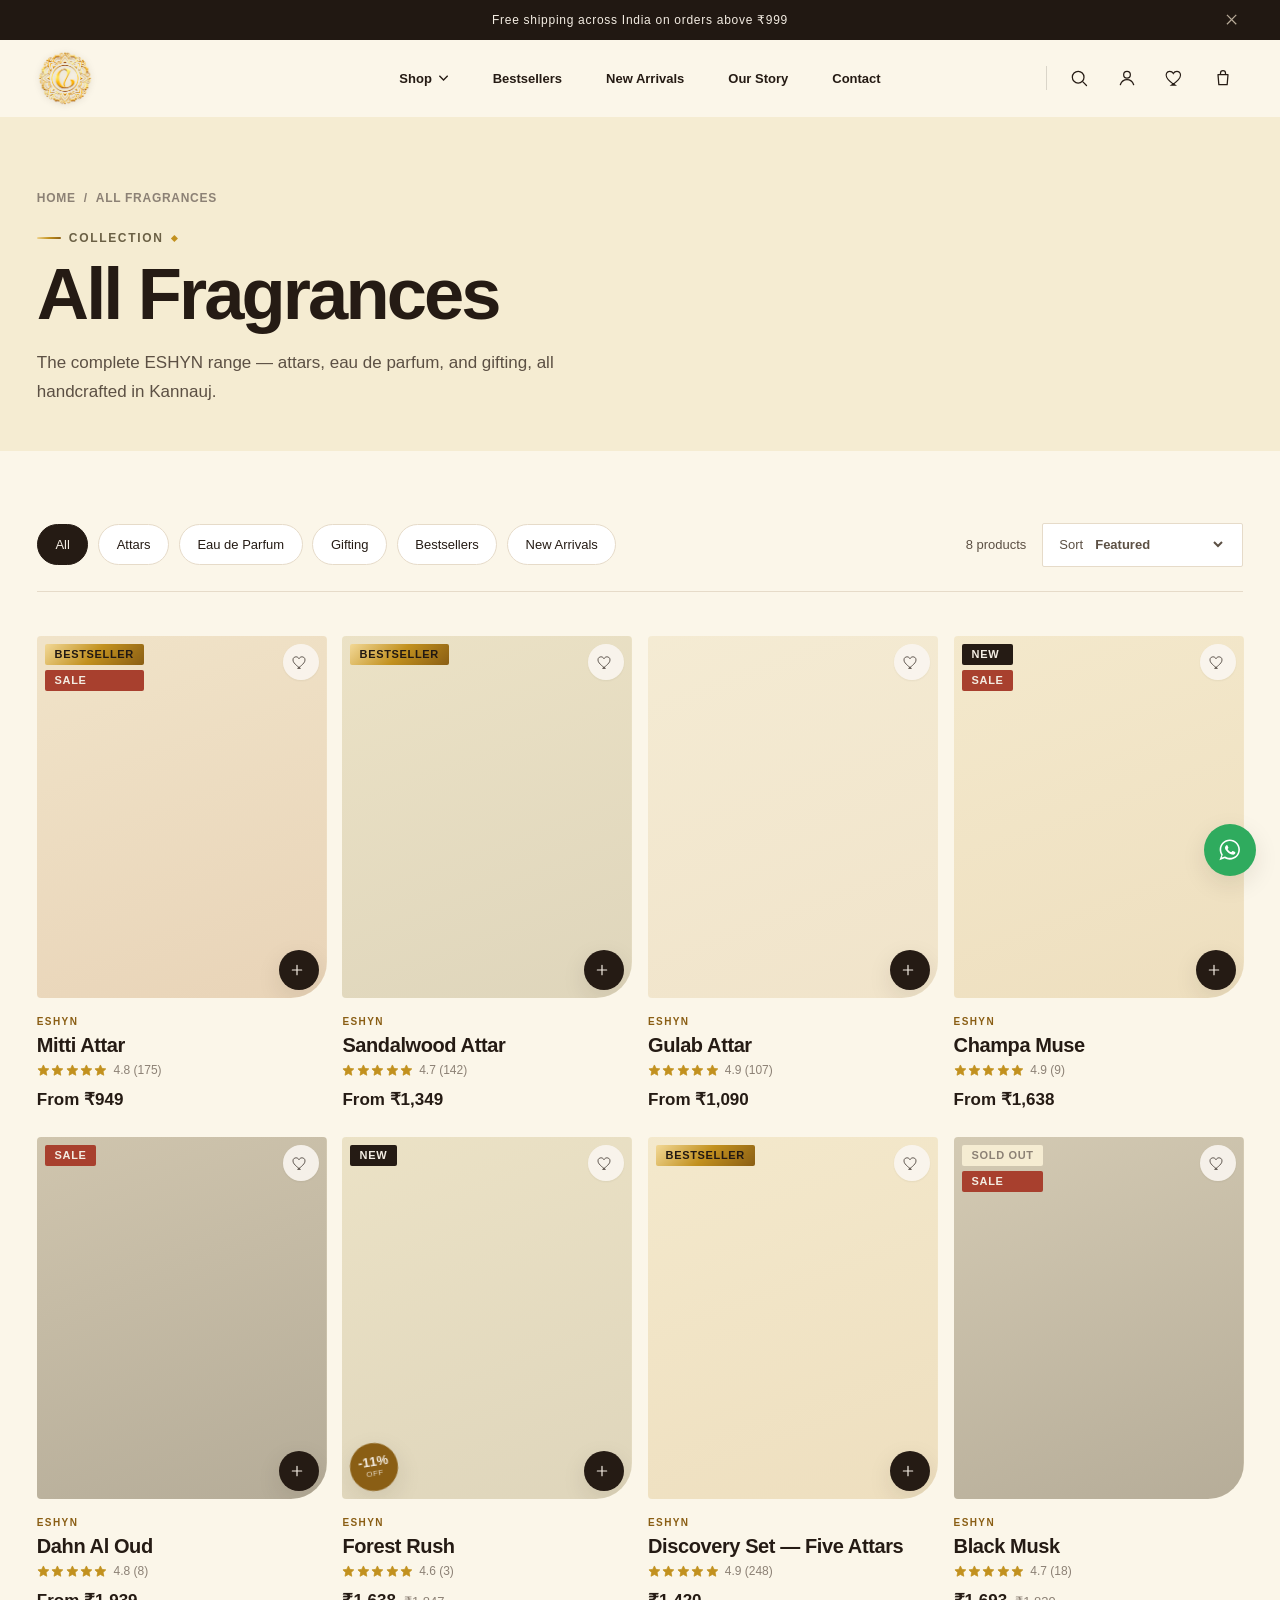
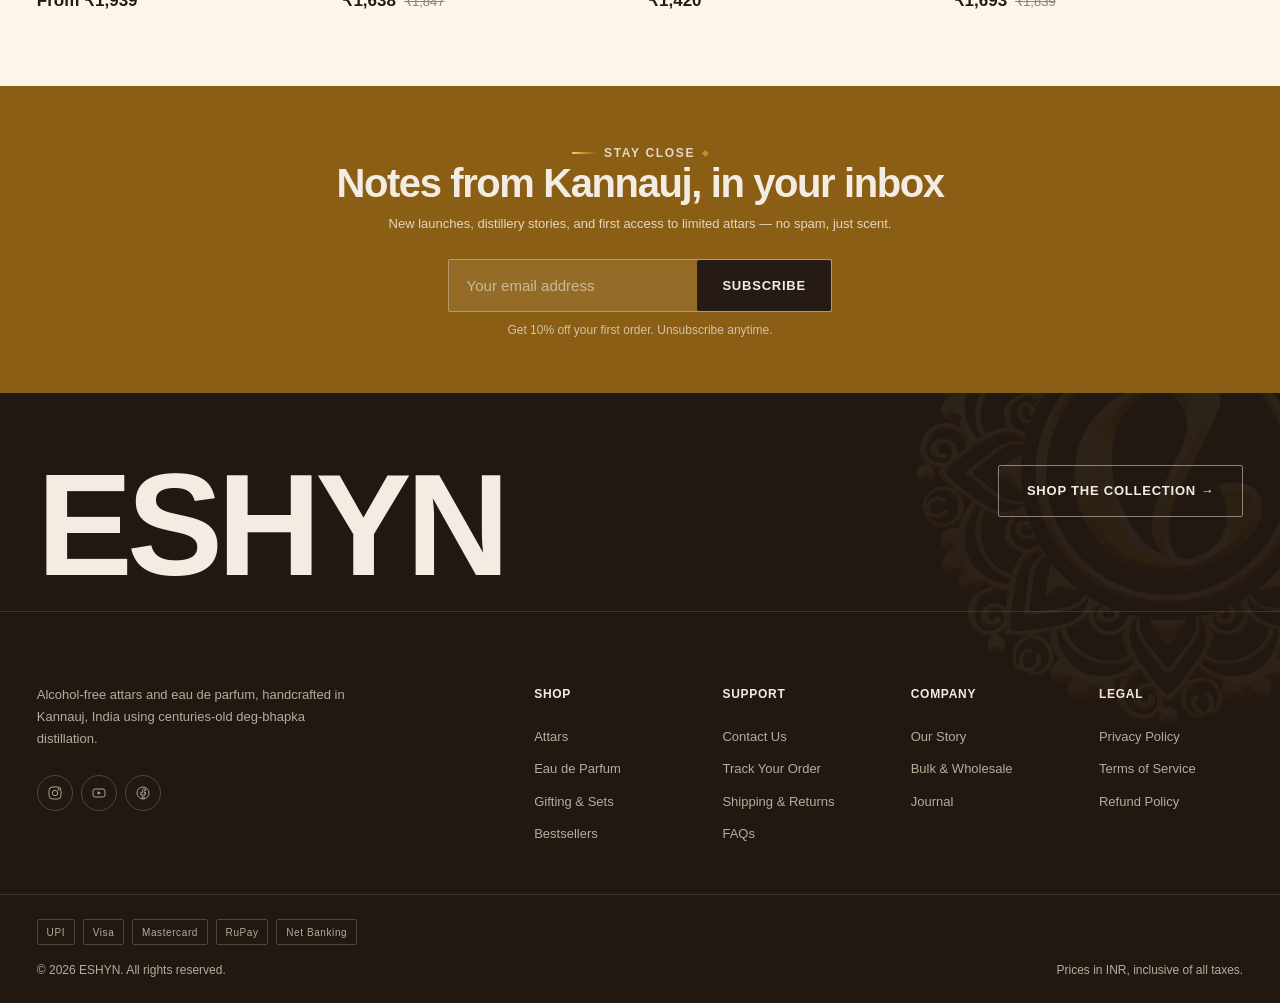
==== theme/collection.html @ 6d61afad "Add collection listing page, lighten demo-photo tint - Add collection.html: a Shopify-collection-sty" ====
<!DOCTYPE html>
<html lang="en">
<head>
<meta charset="UTF-8">
<meta name="viewport" content="width=device-width, initial-scale=1">
<title data-collection-doctitle>Shop — ESHYN</title>
<meta name="description" content="Shop ESHYN's alcohol-free attars and eau de parfum, handcrafted in Kannauj, India.">
<link rel="canonical" href="https://www.eshyn.com/collections/all">

<meta property="og:type" content="website">
<meta property="og:title" content="Shop — ESHYN">
<meta property="og:description" content="Shop ESHYN's alcohol-free attars and eau de parfum, handcrafted in Kannauj, India.">
<meta property="og:image" content="https://picsum.photos/seed/eshyn-hero/1600/900">
<meta name="twitter:card" content="summary_large_image">

<link rel="icon" href="assets/images/LOGO.png" type="image/png">
<link rel="apple-touch-icon" href="assets/images/LOGO.png">
<meta name="theme-color" content="#211812">

<link rel="preconnect" href="https://api.fontshare.com" crossorigin>
<link rel="stylesheet" href="https://api.fontshare.com/v2/css?f[]=clash-display@400,500,600,700&f[]=general-sans@400,500,600,700&display=swap">
<link rel="preconnect" href="https://fonts.googleapis.com">
<link rel="preconnect" href="https://fonts.gstatic.com" crossorigin>
<link rel="stylesheet" href="https://fonts.googleapis.com/css2?family=Cormorant+Garamond:ital,wght@0,500;0,600;1,500;1,600&display=swap">

<link rel="stylesheet" href="assets/css/variables.css">
<link rel="stylesheet" href="assets/css/reset.css">
<link rel="stylesheet" href="assets/css/typography.css">
<link rel="stylesheet" href="assets/css/components.css">
<link rel="stylesheet" href="assets/css/sections.css">
<link rel="stylesheet" href="assets/css/cart.css">
<link rel="stylesheet" href="assets/css/responsive.css">
</head>
<body>
<a class="skip-link" href="#main-content">Skip to content</a>

<div class="scroll-progress" data-scroll-progress><div class="scroll-progress__fill" data-scroll-progress-fill></div></div>
<div class="cursor-dot" data-cursor-dot aria-hidden="true"></div>
<div class="cursor-ring" data-cursor-ring aria-hidden="true"></div>

<div class="scrim" data-scrim></div>
<div class="toast" data-toast role="status" aria-live="polite"></div>

<!-- ================= ANNOUNCEMENT BAR ================= -->
<div class="announcement-bar" data-announcement-bar>
  <div class="container announcement-bar__track">
    <div class="announcement-bar__messages">
      <p class="announcement-bar__msg">Free shipping across India on orders above ₹999</p>
    </div>
    <button class="announcement-bar__close" data-announcement-close aria-label="Dismiss announcement">
      <svg viewBox="0 0 12 12" aria-hidden="true"><path d="M1 1l10 10M11 1L1 11" stroke="currentColor" stroke-width="1.3"/></svg>
    </button>
  </div>
</div>

<!-- ================= HEADER ================= -->
<header class="site-header" data-site-header>
  <div class="container site-header__row">
    <div class="site-header__left">
      <button class="icon-btn mobile-nav-toggle" data-mobile-nav-open aria-label="Open menu">
        <svg viewBox="0 0 24 24"><path d="M3 6h18M3 12h18M3 18h18" stroke-width="1.5" stroke-linecap="round"/></svg>
      </button>
      <nav class="main-nav" aria-label="Main">
        <ul class="main-nav__list">
          <li class="main-nav__item">
            <a class="main-nav__link" href="collection.html?handle=all">Shop <svg viewBox="0 0 10 6" aria-hidden="true"><path d="M1 1l4 4 4-4" stroke="currentColor" stroke-width="1.3" fill="none"/></svg></a>
            <div class="mega-menu">
              <div class="container mega-menu__grid">
                <div class="mega-menu__col">
                  <p class="mega-menu__col-title">Attars</p>
                  <a href="collection.html?handle=attars">All Attars</a>
                  <a href="collection.html?handle=attars">Woody Notes</a>
                  <a href="collection.html?handle=attars">Floral Notes</a>
                  <a href="collection.html?handle=attars">Earthy Notes</a>
                </div>
                <div class="mega-menu__col">
                  <p class="mega-menu__col-title">Eau de Parfum</p>
                  <a href="collection.html?handle=eau-de-parfum">All Eau de Parfum</a>
                  <a href="collection.html?handle=new-arrivals">New Arrivals</a>
                  <a href="collection.html?handle=bestsellers">Bestsellers</a>
                </div>
                <div class="mega-menu__col">
                  <p class="mega-menu__col-title">Gifting</p>
                  <a href="collection.html?handle=gifting">Discovery Sets</a>
                  <a href="collection.html?handle=gifting">Gift Cards</a>
                  <a href="/pages/bulk-enquiry">For Bulk Enquiry</a>
                </div>
                <a class="mega-menu__feature" href="/products/mitti-attar">
                  <span class="mega-menu__feature-media"><div class="ph ph--terracotta" role="img" aria-label="Mitti Attar bottle"></div></span>
                  <span class="badge badge--bestseller">Bestseller</span>
                  <span class="mega-menu__feature-name">Mitti Attar</span>
                  <span class="mega-menu__feature-price price"><span class="price-current">₹949</span><span class="price-compare">₹1,149</span></span>
                </a>
              </div>
            </div>
          </li>
          <li class="main-nav__item"><a class="main-nav__link" href="collection.html?handle=bestsellers">Bestsellers</a></li>
          <li class="main-nav__item"><a class="main-nav__link" href="collection.html?handle=new-arrivals">New Arrivals</a></li>
          <li class="main-nav__item"><a class="main-nav__link" href="/pages/our-story">Our Story</a></li>
          <li class="main-nav__item"><a class="main-nav__link" href="/pages/contact">Contact</a></li>
        </ul>
        <span class="main-nav__indicator" data-nav-indicator aria-hidden="true"></span>
      </nav>
    </div>

    <a class="site-header__logo" href="/">
      <img class="site-header__logo-mark" src="assets/images/LOGO.png" alt="ESHYN">
    </a>

    <div class="site-header__right">
      <button class="icon-btn site-header__search" data-search-open aria-label="Search">
        <svg viewBox="0 0 24 24"><circle cx="11" cy="11" r="7" stroke-width="1.5"/><path d="M21 21l-4.3-4.3" stroke-width="1.5" stroke-linecap="round"/></svg>
      </button>
      <a class="icon-btn site-header__account" href="/account" aria-label="Account">
        <svg viewBox="0 0 24 24"><circle cx="12" cy="8" r="4" stroke-width="1.5"/><path d="M4 20c1.5-4 5-6 8-6s6.5 2 8 6" stroke-width="1.5" stroke-linecap="round"/></svg>
      </a>
      <a class="icon-btn site-header__wishlist" href="/pages/wishlist" aria-label="Wishlist">
        <svg viewBox="0 0 24 24"><path d="M12 20.5s-7.5-4.7-10-9.4C.4 7.7 2 4 5.6 4c2.2 0 3.7 1.3 4.4 2.6C10.7 5.3 12.2 4 14.4 4 18 4 19.6 7.7 18 11.1c-2.5 4.7-10 9.4-10 9.4z" stroke-width="1.4"/></svg>
        <span class="icon-btn__count" data-wishlist-count hidden>0</span>
      </a>
      <button class="icon-btn" data-cart-open aria-label="Cart">
        <svg viewBox="0 0 24 24"><path d="M6 8h12l-1 12H7L6 8z" stroke-width="1.5" stroke-linejoin="round"/><path d="M9 8V6a3 3 0 016 0v2" stroke-width="1.5"/></svg>
        <span class="icon-btn__count" data-cart-count hidden>0</span>
      </button>
    </div>
  </div>
</header>

<!-- ================= MOBILE NAV DRAWER ================= -->
<nav class="mobile-nav" data-mobile-nav aria-label="Mobile">
  <div class="mobile-nav__head">
    <span class="site-header__logo" style="font-size:1.15rem">
      <img class="site-header__logo-mark" src="assets/images/LOGO.png" alt="ESHYN">
    </span>
    <button class="icon-btn" data-mobile-nav-close aria-label="Close menu">
      <svg viewBox="0 0 24 24"><path d="M6 6l12 12M18 6L6 18" stroke-width="1.5" stroke-linecap="round"/></svg>
    </button>
  </div>
  <div class="mobile-nav__actions">
    <button class="mobile-nav__action" data-search-open>
      <svg viewBox="0 0 24 24"><circle cx="11" cy="11" r="7" stroke-width="1.5"/><path d="M21 21l-4.3-4.3" stroke-width="1.5" stroke-linecap="round"/></svg>
      <span>Search</span>
    </button>
    <a class="mobile-nav__action" href="/pages/wishlist">
      <svg viewBox="0 0 24 24"><path d="M12 20.5s-7.5-4.7-10-9.4C.4 7.7 2 4 5.6 4c2.2 0 3.7 1.3 4.4 2.6C10.7 5.3 12.2 4 14.4 4 18 4 19.6 7.7 18 11.1c-2.5 4.7-10 9.4-10 9.4z" stroke-width="1.4"/></svg>
      <span>Wishlist</span>
      <span class="icon-btn__count" data-wishlist-count hidden>0</span>
    </a>
  </div>
  <ul class="mobile-nav__list">
    <li class="mobile-nav__item">
      <a class="mobile-nav__link" href="collection.html?handle=all" data-mobile-sub-toggle><span class="mobile-nav__link-label">Shop</span> <svg viewBox="0 0 10 6" width="10" height="6"><path d="M1 1l4 4 4-4" stroke="currentColor" stroke-width="1.3" fill="none"/></svg></a>
      <div class="mobile-nav__sub">
        <a href="collection.html?handle=attars">Attars</a>
        <a href="collection.html?handle=eau-de-parfum">Eau de Parfum</a>
        <a href="collection.html?handle=gifting">Gifting &amp; Sets</a>
      </div>
    </li>
    <li class="mobile-nav__item"><a class="mobile-nav__link" href="collection.html?handle=bestsellers">Bestsellers</a></li>
    <li class="mobile-nav__item"><a class="mobile-nav__link" href="collection.html?handle=new-arrivals">New Arrivals</a></li>
    <li class="mobile-nav__item"><a class="mobile-nav__link" href="/pages/our-story">Our Story</a></li>
    <li class="mobile-nav__item"><a class="mobile-nav__link" href="/pages/contact">Contact</a></li>
  </ul>
  <div class="mobile-nav__footer">
    <a class="btn btn--outline btn--sm" href="/account">Account</a>
  </div>
</nav>

<!-- ================= SEARCH OVERLAY ================= -->
<div class="search-overlay" data-search-overlay>
  <div class="search-overlay__head">
    <div class="container search-overlay__form">
      <svg viewBox="0 0 24 24" width="22" height="22" aria-hidden="true"><circle cx="11" cy="11" r="7" stroke-width="1.5"/><path d="M21 21l-4.3-4.3" stroke-width="1.5" stroke-linecap="round"/></svg>
      <input type="search" placeholder="Search attars, notes, gifts…" aria-label="Search products">
      <button class="icon-btn" data-search-close aria-label="Close search">
        <svg viewBox="0 0 24 24"><path d="M6 6l12 12M18 6L6 18" stroke-width="1.5" stroke-linecap="round"/></svg>
      </button>
    </div>
  </div>
  <div class="container search-overlay__body">
    <div data-search-suggest-wrap>
      <p class="search-overlay__section-title">Popular Searches</p>
      <div class="search-suggests">
        <a class="chip" href="collection.html?handle=attars">Oud</a>
        <a class="chip" href="collection.html?handle=attars">Musk</a>
        <a class="chip" href="collection.html?handle=gifting">Gift Sets</a>
        <a class="chip" href="collection.html?handle=attars">Rose &amp; Mogra</a>
      </div>
      <p class="search-overlay__section-title">Shop Collections</p>
      <div class="search-suggests" data-search-collections></div>
    </div>
    <div data-search-results-wrap hidden>
      <p class="search-overlay__section-title">Products</p>
      <div class="search-results" data-search-results></div>
    </div>
  </div>
</div>

<!-- ================= MAIN ================= -->
<main id="main-content">

  <!-- ---- Collection header ---- -->
  <section class="collection-hero">
    <span class="section-numeral" style="top:-2rem; right:3%;" aria-hidden="true">Shop</span>
    <div class="container">
      <nav class="collection-hero__crumb" aria-label="Breadcrumb">
        <a href="/">Home</a>
        <span>/</span>
        <span data-collection-crumb>Shop</span>
      </nav>
      <span class="eyebrow">Collection</span>
      <h1 data-collection-title>All Fragrances</h1>
      <p class="lede" data-collection-desc>The complete ESHYN range — attars, eau de parfum, and gifting, all handcrafted in Kannauj.</p>
    </div>
  </section>

  <!-- ---- Collection grid ---- -->
  <section class="section section--tight">
    <div class="container">
      <div class="collection-toolbar">
        <div class="collection-toolbar__chips">
          <a class="chip" data-collection-filter="all" href="collection.html?handle=all">All</a>
          <a class="chip" data-collection-filter="attars" href="collection.html?handle=attars">Attars</a>
          <a class="chip" data-collection-filter="eau-de-parfum" href="collection.html?handle=eau-de-parfum">Eau de Parfum</a>
          <a class="chip" data-collection-filter="gifting" href="collection.html?handle=gifting">Gifting</a>
          <a class="chip" data-collection-filter="bestsellers" href="collection.html?handle=bestsellers">Bestsellers</a>
          <a class="chip" data-collection-filter="new-arrivals" href="collection.html?handle=new-arrivals">New Arrivals</a>
        </div>
        <div class="collection-toolbar__meta">
          <span data-collection-count>8 products</span>
          <label class="filter-select">
            Sort
            <select data-collection-sort aria-label="Sort products">
              <option value="featured">Featured</option>
              <option value="price-asc">Price: Low to High</option>
              <option value="price-desc">Price: High to Low</option>
              <option value="newest">Newest</option>
            </select>
          </label>
        </div>
      </div>
      <div class="product-grid" data-collection-grid></div>
    </div>
  </section>

  <!-- ---- Newsletter ---- -->
  <section class="newsletter section">
    <div class="container container--narrow">
      <span class="eyebrow" style="justify-content:center;color:rgba(243,236,226,0.85)">Stay Close</span>
      <h2>Notes from Kannauj, in your inbox</h2>
      <p class="lede">New launches, distillery stories, and first access to limited attars — no spam, just scent.</p>
      <form data-newsletter-form>
        <div class="input-inline">
          <input type="email" required placeholder="Your email address" aria-label="Email address">
          <button class="btn btn--primary" type="submit">Subscribe</button>
        </div>
      </form>
      <p class="newsletter__privacy">Get 10% off your first order. Unsubscribe anytime.</p>
    </div>
  </section>

</main>

<!-- ================= FOOTER ================= -->
<footer class="site-footer">
  <div class="container footer__mark" data-reveal>
    <span class="footer__mark-text">ESHYN</span>
    <a class="btn btn--outline-light btn--magnetic footer__mark-cta" href="collection.html?handle=all">Shop the Collection →</a>
  </div>
  <div class="container footer__top">
    <div class="footer__brand">
      <p>Alcohol-free attars and eau de parfum, handcrafted in Kannauj, India using centuries-old deg-bhapka distillation.</p>
      <div class="footer__social">
        <a href="https://instagram.com/eshyn" aria-label="Instagram"><svg viewBox="0 0 24 24" fill="none" stroke="currentColor" stroke-width="1.4"><rect x="3" y="3" width="18" height="18" rx="5"/><circle cx="12" cy="12" r="4"/><circle cx="17.5" cy="6.5" r="1"/></svg></a>
        <a href="https://youtube.com/@eshyn" aria-label="YouTube"><svg viewBox="0 0 24 24" fill="none" stroke="currentColor" stroke-width="1.4"><rect x="3" y="6" width="18" height="12" rx="3"/><path d="M10 9.5l5 2.5-5 2.5z" fill="currentColor" stroke="none"/></svg></a>
        <a href="https://facebook.com/eshyn" aria-label="Facebook"><svg viewBox="0 0 24 24" fill="none" stroke="currentColor" stroke-width="1.4"><circle cx="12" cy="12" r="9"/><path d="M13.5 21v-7h2.2l.3-2.7h-2.5V9.6c0-.8.2-1.3 1.4-1.3h1.2V6c-.6-.1-1.3-.1-2-.1-2 0-3.4 1.2-3.4 3.5v2h-2.2V14h2.2v7"/></svg></a>
      </div>
    </div>
    <div class="footer__cols">
      <div class="footer__col">
        <p class="footer__col-title">Shop</p>
        <a href="collection.html?handle=attars">Attars</a>
        <a href="collection.html?handle=eau-de-parfum">Eau de Parfum</a>
        <a href="collection.html?handle=gifting">Gifting &amp; Sets</a>
        <a href="collection.html?handle=bestsellers">Bestsellers</a>
      </div>
      <div class="footer__col">
        <p class="footer__col-title">Support</p>
        <a href="/pages/contact">Contact Us</a>
        <a href="/pages/track-order">Track Your Order</a>
        <a href="/pages/shipping-returns">Shipping &amp; Returns</a>
        <a href="/pages/faq">FAQs</a>
      </div>
      <div class="footer__col">
        <p class="footer__col-title">Company</p>
        <a href="/pages/our-story">Our Story</a>
        <a href="/pages/bulk-enquiry">Bulk &amp; Wholesale</a>
        <a href="/blogs/journal">Journal</a>
      </div>
      <div class="footer__col">
        <p class="footer__col-title">Legal</p>
        <a href="/policies/privacy-policy">Privacy Policy</a>
        <a href="/policies/terms-of-service">Terms of Service</a>
        <a href="/policies/refund-policy">Refund Policy</a>
      </div>
    </div>
  </div>
  <div class="container footer__bottom">
    <div class="footer__payments">
      <span>UPI</span><span>Visa</span><span>Mastercard</span><span>RuPay</span><span>Net Banking</span>
    </div>
    <div class="footer__legal">
      <span>© <span data-year>2026</span> ESHYN. All rights reserved.</span>
      <span>Prices in INR, inclusive of all taxes.</span>
    </div>
  </div>
</footer>

<!-- ================= WHATSAPP FAB ================= -->
<a class="whatsapp-fab" href="https://wa.me/911234567890?text=Hi%2C%20I%27d%20like%20to%20know%20more%20about%20ESHYN%20fragrances." target="_blank" rel="noopener" aria-label="Chat with us on WhatsApp">
  <svg viewBox="0 0 32 32" fill="currentColor"><path d="M16 3C9 3 3.3 8.7 3.3 15.7c0 2.6.8 5 2.1 7L3 29l6.5-2.3c1.9 1 4.1 1.6 6.5 1.6 7 0 12.7-5.7 12.7-12.7C28.7 8.7 23 3 16 3zm0 23.1c-2.1 0-4.1-.6-5.8-1.6l-.4-.2-3.9 1.4 1.4-3.8-.3-.4a10.3 10.3 0 01-1.7-5.7C5.3 9.9 10.1 5.1 16 5.1S26.7 9.9 26.7 15.8 21.9 26.1 16 26.1zm5.9-7.6c-.3-.2-1.9-.9-2.2-1s-.5-.2-.7.2-.8 1-.9 1.1-.3.2-.6.1a8.2 8.2 0 01-2.4-1.5 9 9 0 01-1.7-2.1c-.2-.3 0-.5.1-.6l.4-.5c.1-.2.2-.3.3-.5s0-.4 0-.5-.7-1.7-1-2.3-.5-.5-.7-.5h-.6c-.2 0-.5.1-.8.4a3.4 3.4 0 00-1.1 2.6c0 1.5 1.1 3 1.3 3.2s2.2 3.4 5.4 4.7a17.6 17.6 0 001.8.7c.8.2 1.4.2 2 .1.6-.1 1.9-.8 2.2-1.5s.3-1.4.2-1.5-.3-.2-.6-.4z"/></svg>
</a>

<!-- ================= CART DRAWER ================= -->
<aside class="cart-drawer" data-cart-drawer aria-label="Shopping cart">
  <div class="cart-drawer__head">
    <h2>Your Bag</h2>
    <button class="icon-btn" data-cart-close aria-label="Close cart">
      <svg viewBox="0 0 24 24"><path d="M6 6l12 12M18 6L6 18" stroke-width="1.5" stroke-linecap="round"/></svg>
    </button>
  </div>
  <div class="cart-drawer__shipping">
    <p data-shipping-message>Add <strong>₹999</strong> more to unlock free shipping</p>
    <div class="progress-bar"><div class="progress-bar__fill" data-shipping-fill style="width:0%"></div></div>
  </div>
  <div class="cart-drawer__items" data-cart-items></div>
  <div class="cart-empty" data-cart-empty>
    <svg viewBox="0 0 24 24"><path d="M6 8h12l-1 12H7L6 8z" stroke-width="1.3"/><path d="M9 8V6a3 3 0 016 0v2" stroke-width="1.3"/></svg>
    <p>Your bag is empty.</p>
    <button class="btn btn--outline btn--sm" data-cart-close type="button">Continue Shopping</button>
  </div>
  <div class="cart-drawer__foot" data-cart-foot hidden>
    <div class="cart-drawer__subtotal"><span>Subtotal</span><span data-cart-subtotal>₹0</span></div>
    <p class="cart-drawer__note">Shipping &amp; taxes calculated at checkout.</p>
    <a class="btn btn--primary btn--block" href="/checkout">Checkout</a>
    <button class="btn btn--ghost btn--block" data-cart-close type="button">Continue Shopping</button>
  </div>
</aside>

<!-- ================= QUICK ADD ================= -->
<div class="quick-add" data-quickadd role="dialog" aria-modal="true" aria-label="Quick add to cart">
  <div class="quick-add__handle"></div>
  <button class="icon-btn quick-add__close" data-quickadd-close aria-label="Close">
    <svg viewBox="0 0 24 24"><path d="M6 6l12 12M18 6L6 18" stroke-width="1.5" stroke-linecap="round"/></svg>
  </button>
  <div class="quick-add__head">
    <div data-qa-image style="width:5.5rem;height:6.75rem;border-radius:var(--radius-sm);overflow:hidden;flex-shrink:0"></div>
    <div>
      <a class="product-card__title" data-qa-title href="#" style="font-size: var(--fs-md)"></a>
      <div class="quick-add__price price" data-qa-price></div>
    </div>
  </div>
  <div data-quickadd-options></div>
  <div class="stock-message" data-qa-stock></div>
  <div class="quick-add__actions">
    <div class="qty-stepper" role="group" aria-label="Quantity">
      <button type="button" data-qty-decrease aria-label="Decrease quantity">−</button>
      <input type="text" value="1" readonly data-qty-input aria-label="Quantity">
      <button type="button" data-qty-increase aria-label="Increase quantity">+</button>
    </div>
    <button class="btn btn--primary" type="button" data-qa-add>Add to Cart</button>
  </div>
</div>

<script src="assets/js/product-data.js"></script>
<script src="assets/js/product.js"></script>
<script src="assets/js/cart.js"></script>
<script src="assets/js/wishlist.js"></script>
<script src="assets/js/navigation.js"></script>
<script src="assets/js/search.js"></script>
<script src="assets/js/interactions.js"></script>
<script src="assets/js/collection.js"></script>
<script src="assets/js/creative.js"></script>
</body>
</html>
---- theme/assets/css/variables.css ----
/* ==========================================================================
   ESHYN — Design Tokens
   Single source of truth for color, type, space, container and motion.
   Maps 1:1 to future Shopify theme settings (settings_schema.json).
   ========================================================================== */

:root {
  /* ---- Color: brand ----
     Primary is now the logo's own deep bronze-gold rather than terracotta —
     picked specifically because it holds ~4.8:1 contrast against the
     near-white text used on buttons everywhere (the brighter mid-gold
     below only clears ~2.4:1, too low for text). Every button, hover
     state, and active/selected treatment on the site reads off this one
     token, so this single change is what makes "gold" the brand color. */
  --color-primary: #8a5e14;        /* deep bronze-gold — CTAs, accents */
  --color-primary-dark: #6b480f;
  --color-secondary: #6b6045;      /* muted olive-gold — secondary accents */

  /* Metallic gold system, keyed to the logo's gradient (deep bronze →
     mid gold → pale butter highlight). --color-accent is the workhorse —
     it already drives badges/dividers/stars everywhere, so richening it
     here upgrades those sitewide without touching every call site. */
  --color-accent: #c2911f;         /* rich mid gold — badges, dividers, stars */
  --color-gold-deep: #8a5e14;       /* bronze shadow tone, same as --color-primary */
  --color-gold-light: #f2d896;      /* pale highlight tone */
  --gradient-gold: linear-gradient(135deg, var(--color-gold-light) 0%, var(--color-accent) 50%, var(--color-gold-deep) 100%);

  /* ---- Color: neutrals ----
     Warmed a touch further toward gold/amber (less pink) to sit better
     alongside the new primary. */
  --color-background: #fbf6e9;     /* warm ivory, golden undertone */
  --color-surface: #ffffff;
  --color-surface-alt: #f5ecd2;    /* golden sand */
  --color-surface-dark: #211812;   /* near-black espresso, footer/inverse */

  --color-text: #251b14;
  --color-text-secondary: #5c5044;
  --color-text-muted: #8c8175;
  --color-text-on-dark: #f3ece2;
  --color-text-on-dark-muted: #b8ab99;

  --color-border: #e6dbc9;
  --color-border-dark: #3a2e24;

  /* ---- Color: feedback ---- */
  --color-success: #3f6b4d;
  --color-warning: #b8863c;
  --color-error: #a8402e;
  --color-sale: #a8402e;

  /* ---- Typography ---- */
  --font-display: 'Clash Display', -apple-system, BlinkMacSystemFont, 'Segoe UI', sans-serif;
  --font-body: 'General Sans', -apple-system, BlinkMacSystemFont, 'Segoe UI', sans-serif;
  /* Elegant serif echo of the logo's flourished script monogram — used
     sparingly for brand moments (quotes, ornamental kickers), never for
     body copy or UI text, so legibility never suffers. */
  --font-accent: 'Cormorant Garamond', 'Times New Roman', serif;

  --fs-xs: 0.75rem;
  --fs-sm: 0.8125rem;
  --fs-base: 0.9375rem;
  --fs-md: 1.0625rem;
  --fs-lg: 1.25rem;
  --fs-xl: 1.75rem;
  --fs-2xl: clamp(2.25rem, 1.75rem + 2.2vw, 3.5rem);
  --fs-3xl: clamp(2.6rem, 1.8rem + 3.4vw, 4.7rem);
  --fs-4xl: clamp(3rem, 1.7rem + 6vw, 7.2rem);

  --lh-tight: 1.08;
  --lh-snug: 1.25;
  --lh-normal: 1.5;
  --lh-relaxed: 1.7;

  --ls-tight: -0.02em;
  --ls-normal: 0;
  --ls-wide: 0.06em;
  --ls-wider: 0.14em;

  /* ---- Spacing scale ---- */
  --space-xs: 0.25rem;
  --space-sm: 0.5rem;
  --space-md: 1rem;
  --space-lg: 1.5rem;
  --space-xl: clamp(2rem, 1.6rem + 1.6vw, 2.75rem);
  --space-2xl: clamp(3rem, 2.2rem + 3vw, 4.5rem);
  --space-3xl: clamp(4.5rem, 3rem + 5.5vw, 7rem);
  --space-4xl: clamp(6rem, 3.5rem + 9vw, 10rem);

  /* ---- Containers ---- */
  --container-narrow: 44rem;
  --container: 80rem;
  --container-wide: 96rem;
  --container-pad: clamp(1.25rem, 0.7rem + 2vw, 3rem);

  /* ---- Radius ---- */
  --radius-sm: 2px;
  --radius-md: 4px;
  --radius-lg: 8px;
  --radius-pill: 999px;

  /* ---- Shadow (used sparingly) ---- */
  --shadow-sm: 0 1px 2px rgba(37, 27, 20, 0.06);
  --shadow-md: 0 8px 24px rgba(37, 27, 20, 0.10);
  --shadow-lg: 0 24px 64px rgba(37, 27, 20, 0.16);

  /* ---- Motion ---- */
  --ease-standard: cubic-bezier(0.4, 0, 0.2, 1);
  --ease-out: cubic-bezier(0.16, 1, 0.3, 1);
  --duration-fast: 150ms;
  --duration-base: 280ms;
  --duration-slow: 480ms;

  /* ---- Layout ---- */
  --header-height: 4.75rem;
  --announcement-height: 2.5rem;
  --z-header: 100;
  --z-overlay: 200;
  --z-drawer: 210;
  --z-modal: 220;
  --z-toast: 230;
}

@media (max-width: 48rem) {
  :root {
    --header-height: 4.25rem;
  }
}
---- theme/assets/css/typography.css ----
/* ==========================================================================
   ESHYN — Typography
   Display: Clash Display (bold geometric grotesque, big personality)
   Body:    General Sans (clean grotesque, wired for numerals/UI)
   ========================================================================== */

body {
  font-family: var(--font-body);
  font-size: var(--fs-base);
  font-weight: 400;
  color: var(--color-text);
}

h1, h2, h3, h4,
.h1, .h2, .h3, .h4 {
  font-family: var(--font-display);
  font-weight: 600;
  line-height: var(--lh-tight);
  letter-spacing: -0.03em;
  color: var(--color-text);
}

h1, .h1 { font-size: var(--fs-4xl); letter-spacing: -0.04em; }
h2, .h2 { font-size: var(--fs-3xl); letter-spacing: -0.035em; }
h3, .h3 { font-size: var(--fs-2xl); }
h4, .h4 { font-size: var(--fs-xl); font-family: var(--font-body); font-weight: 600; letter-spacing: var(--ls-normal); }

/* Oversized watermark numerals used behind a few section headers */
.section-numeral {
  position: absolute;
  font-family: var(--font-display);
  font-weight: 600;
  font-size: clamp(8rem, 6rem + 12vw, 20rem);
  line-height: 1;
  color: var(--color-accent);
  opacity: 0.05;
  pointer-events: none;
  user-select: none;
  z-index: -1;
  letter-spacing: -0.05em;
}

.font-accent { font-family: var(--font-accent); font-style: italic; }

.eyebrow {
  display: inline-flex;
  align-items: center;
  gap: var(--space-sm);
  font-family: var(--font-body);
  font-size: var(--fs-xs);
  font-weight: 600;
  letter-spacing: var(--ls-wider);
  text-transform: uppercase;
  color: var(--color-secondary);
}

.eyebrow::before {
  content: '';
  width: 1.5rem;
  height: 2px;
  background: var(--gradient-gold);
  border-radius: var(--radius-pill);
}
.eyebrow::after {
  content: '';
  width: 0.3rem;
  height: 0.3rem;
  background: var(--color-accent);
  transform: rotate(45deg);
  flex-shrink: 0;
}

.lede {
  font-size: var(--fs-md);
  line-height: var(--lh-relaxed);
  color: var(--color-text-secondary);
  max-width: 38rem;
}

p { line-height: var(--lh-relaxed); }

p + p { margin-top: var(--space-md); }

small, .text-sm { font-size: var(--fs-sm); }
.text-xs { font-size: var(--fs-xs); }

.text-muted { color: var(--color-text-muted); }
.text-secondary { color: var(--color-text-secondary); }

.font-display { font-family: var(--font-display); }
.font-body { font-family: var(--font-body); }

.uppercase {
  text-transform: uppercase;
  letter-spacing: var(--ls-wide);
}

a.link-underline {
  position: relative;
  display: inline-block;
}

a.link-underline::after {
  content: '';
  position: absolute;
  left: 0; right: 0; bottom: -0.15em;
  height: 1px;
  background: currentColor;
  transform: scaleX(0);
  transform-origin: right;
  transition: transform var(--duration-base) var(--ease-out);
}

a.link-underline:hover::after,
a.link-underline:focus-visible::after {
  transform: scaleX(1);
  transform-origin: left;
}

/* Tabular numerals for prices anywhere they appear */
.price, .num {
  font-variant-numeric: tabular-nums;
}
---- theme/assets/css/components.css ----
/* ==========================================================================
   ESHYN — Reusable components
   ========================================================================== */

/* ---- Scroll progress ---- */
.scroll-progress {
  position: fixed;
  top: 0; left: 0; right: 0;
  height: 2px;
  z-index: 240;
  background: transparent;
  pointer-events: none;
}
.scroll-progress__fill {
  height: 100%;
  width: 0%;
  background: var(--color-primary);
  transform-origin: left;
}

/* ---- Custom cursor ----
   Enabled only via JS after confirming (hover: hover) and (pointer: fine),
   so touch/coarse-pointer devices always keep their native cursor. */
.cursor-dot, .cursor-ring {
  position: fixed;
  top: 0; left: 0;
  pointer-events: none;
  z-index: 250;
  border-radius: 50%;
  opacity: 0;
  transition: opacity var(--duration-fast) var(--ease-standard), width var(--duration-base) var(--ease-out), height var(--duration-base) var(--ease-out), background-color var(--duration-base) var(--ease-standard);
  transform: translate(-50%, -50%);
}
.cursor-dot {
  width: 6px; height: 6px;
  background: var(--color-primary);
}
.cursor-ring {
  width: 34px; height: 34px;
  border: 1px solid var(--color-text);
  mix-blend-mode: difference;
}
html.has-custom-cursor .cursor-dot,
html.has-custom-cursor .cursor-ring { opacity: 1; }
html.has-custom-cursor, html.has-custom-cursor a, html.has-custom-cursor button { cursor: none; }
html.has-custom-cursor .cursor-ring.is-hovering {
  width: 56px; height: 56px;
  border-color: var(--color-primary);
  background: rgba(168, 85, 46, 0.08);
}
html.has-custom-cursor .cursor-dot.is-hovering { opacity: 0; }

/* ---- Tilt (subtle 3D pointer-follow tilt for cards) ---- */
[data-tilt] {
  transform-style: preserve-3d;
  transition: transform var(--duration-base) var(--ease-out);
  will-change: transform;
}

/* ---- Shine sweep (diagonal light streak on hover) ---- */
.shine {
  position: relative;
  overflow: hidden;
}
.shine::after {
  content: '';
  position: absolute;
  top: -50%; left: -60%;
  width: 40%; height: 200%;
  background: linear-gradient(115deg, transparent 0%, rgba(255,255,255,0.28) 50%, transparent 100%);
  transform: translateX(-40%) rotate(8deg);
  transition: transform 0.7s var(--ease-out);
  pointer-events: none;
}
.shine:hover::after { transform: translateX(280%) rotate(8deg); }

/* ---- Containers ---- */
.container {
  width: 100%;
  max-width: var(--container);
  margin-inline: auto;
  padding-inline: var(--container-pad);
}

.container--narrow { max-width: var(--container-narrow); }
.container--wide { max-width: var(--container-wide); }
.container--full { max-width: none; padding-inline: 0; }

/* ---- Buttons ---- */
.btn {
  display: inline-flex;
  align-items: center;
  justify-content: center;
  gap: var(--space-sm);
  font-family: var(--font-body);
  font-size: var(--fs-sm);
  font-weight: 600;
  letter-spacing: var(--ls-wide);
  text-transform: uppercase;
  padding: 0.95rem 1.75rem;
  border: 1px solid transparent;
  border-radius: var(--radius-sm);
  white-space: nowrap;
  transition: background-color var(--duration-base) var(--ease-standard),
              color var(--duration-base) var(--ease-standard),
              border-color var(--duration-base) var(--ease-standard),
              transform var(--duration-fast) var(--ease-standard);
}

.btn:active { transform: translateY(1px); }

.btn--primary {
  background: var(--color-text);
  color: var(--color-text-on-dark);
  border-color: var(--color-text);
}
.btn--primary:hover { background: var(--color-primary-dark); border-color: var(--color-primary-dark); }

.btn--accent {
  background: var(--color-primary);
  color: var(--color-text-on-dark);
  border-color: var(--color-primary);
}
.btn--accent:hover { background: var(--color-primary-dark); border-color: var(--color-primary-dark); }

.btn--outline {
  background: transparent;
  color: var(--color-text);
  border-color: var(--color-text);
}
.btn--outline:hover { background: var(--color-text); color: var(--color-text-on-dark); }

.btn--outline-light {
  background: transparent;
  color: var(--color-text-on-dark);
  border-color: rgba(243, 236, 226, 0.5);
}
.btn--outline-light:hover { background: var(--color-text-on-dark); color: var(--color-surface-dark); border-color: var(--color-text-on-dark); }

.btn--ghost {
  background: transparent;
  color: var(--color-text);
  padding: 0.5rem 0;
  text-transform: none;
  letter-spacing: var(--ls-normal);
  font-weight: 500;
}

.btn--sm { padding: 0.65rem 1.25rem; font-size: var(--fs-xs); }
.btn--block { width: 100%; }

.btn:disabled,
.btn[aria-disabled="true"] {
  opacity: 0.45;
  cursor: not-allowed;
  pointer-events: none;
}

.icon-btn {
  display: inline-flex;
  align-items: center;
  justify-content: center;
  width: 2.5rem;
  height: 2.5rem;
  border-radius: var(--radius-md);
  color: var(--color-text);
  position: relative;
  transition: background-color var(--duration-fast) var(--ease-standard);
}
.icon-btn:hover { background: var(--color-surface-alt); }
.icon-btn svg { width: 1.25rem; height: 1.25rem; stroke: currentColor; fill: none; }

.icon-btn__count {
  position: absolute;
  top: 0.1rem; right: 0.1rem;
  min-width: 1.05rem;
  height: 1.05rem;
  padding: 0 0.25rem;
  border-radius: var(--radius-pill);
  background: var(--color-primary);
  color: var(--color-text-on-dark);
  font-size: 0.625rem;
  font-weight: 700;
  display: flex;
  align-items: center;
  justify-content: center;
  line-height: 1;
}
.icon-btn__count[hidden] { display: none; }

/* ---- Badges ---- */
.badge {
  display: inline-flex;
  align-items: center;
  padding: 0.3rem 0.6rem;
  font-size: 0.6875rem;
  font-weight: 700;
  letter-spacing: var(--ls-wide);
  text-transform: uppercase;
  border-radius: var(--radius-sm);
  line-height: 1;
}

.badge--new { background: var(--color-text); color: var(--color-text-on-dark); }
.badge--sale { background: var(--color-sale); color: var(--color-text-on-dark); }
.badge--bestseller { background: var(--gradient-gold); color: var(--color-surface-dark); }
.badge--limited { background: transparent; color: var(--color-text); border: 1px solid var(--color-text); }
.badge--soldout { background: var(--color-surface-alt); color: var(--color-text-muted); }
.badge--low { background: transparent; color: var(--color-warning); border: 1px solid var(--color-warning); }

/* ---- Rating ---- */
.rating {
  display: inline-flex;
  align-items: center;
  gap: 0.4rem;
}
.rating__stars {
  display: inline-flex;
  gap: 0.1rem;
  color: var(--color-accent);
}
.rating__stars svg { width: 0.8rem; height: 0.8rem; }
.rating__count {
  font-size: var(--fs-xs);
  color: var(--color-text-muted);
}

/* ---- Placeholder photography (demo stock photo + tinted gradient) ----
   Stand-in for real product/lifestyle photography until brand assets are
   supplied at Shopify integration time. Each tone is seeded to a stable
   picsum.photos image so the same slot always shows the same picture
   across reloads; the original gradient rides on top as a low-opacity
   brand-color wash so the otherwise-unrelated stock photos still read as
   "on brand" rather than randomly dropped in. The line-art icon is hidden
   once a real photo is behind it — it existed to represent the placeholder
   itself, which a photo no longer needs. */
.ph {
  width: 100%; height: 100%;
  display: flex; align-items: center; justify-content: center;
  position: relative;
  overflow: hidden;
  background-size: cover;
  background-position: center;
}
.ph__icon { display: none; }

.ph--terracotta { background-image: linear-gradient(160deg, rgba(216,181,150,0.16) 0%, rgba(168,85,46,0.16) 100%), url('https://picsum.photos/seed/eshyn-terracotta/800/800'); color: #f3ece2; }
.ph--olive { background-image: linear-gradient(160deg, rgba(185,173,132,0.16) 0%, rgba(107,96,69,0.16) 100%), url('https://picsum.photos/seed/eshyn-olive/800/800'); color: #f3ece2; }
.ph--gold { background-image: linear-gradient(160deg, rgba(236,214,171,0.16) 0%, rgba(201,154,91,0.16) 100%), url('https://picsum.photos/seed/eshyn-gold/800/800'); color: #3a2e24; }
.ph--espresso { background-image: linear-gradient(160deg, rgba(74,58,44,0.22) 0%, rgba(33,24,18,0.3) 100%), url('https://picsum.photos/seed/eshyn-espresso/800/800'); color: #d8b596; }
.ph--clay { background-image: linear-gradient(160deg, rgba(226,185,160,0.16) 0%, rgba(176,106,68,0.16) 100%), url('https://picsum.photos/seed/eshyn-clay/800/800'); color: #f3ece2; }
.ph--blush { background-image: linear-gradient(160deg, rgba(241,230,217,0.16) 0%, rgba(217,184,161,0.16) 100%), url('https://picsum.photos/seed/eshyn-blush/800/800'); color: #7e3d1f; }
.ph--sand { background-image: linear-gradient(160deg, rgba(236,224,205,0.16) 0%, rgba(199,174,135,0.16) 100%), url('https://picsum.photos/seed/eshyn-sand/800/800'); color: #4a3a2c; }
.ph--ink { background-image: linear-gradient(160deg, rgba(92,80,68,0.22) 0%, rgba(37,27,20,0.3) 100%), url('https://picsum.photos/seed/eshyn-ink/800/800'); color: #c99a5b; }

/* ---- Product Card ---- */
.product-card {
  position: relative;
  display: flex;
  flex-direction: column;
}

.product-card__media {
  position: relative;
  aspect-ratio: 4 / 5;
  overflow: hidden;
  background: var(--color-surface-alt);
  /* Asymmetric corner — one signature rounded corner instead of a uniform
     rectangle, so the card silhouette itself reads as custom-drawn. */
  border-radius: var(--radius-md) var(--radius-md) 2.25rem var(--radius-md);
}

.product-card__media img,
.product-card__media .ph,
.product-card__media .product-card__img--base,
.product-card__media .product-card__img--hover {
  width: 100%; height: 100%;
  object-fit: cover;
  transition: opacity var(--duration-slow) var(--ease-standard), transform 0.6s var(--ease-out);
}

.product-card__media .product-card__img--hover {
  position: absolute; inset: 0;
  opacity: 0;
}

.product-card:hover .product-card__img--hover { opacity: 1; }
.product-card:hover .product-card__img--base { opacity: 0; }

@media (hover: hover) {
  .product-card:hover .product-card__media .product-card__img--base,
  .product-card:hover .product-card__media .product-card__img--hover { transform: scale(1.07); }
}

.product-card__badges {
  position: absolute;
  top: var(--space-sm); left: var(--space-sm);
  display: flex;
  flex-direction: column;
  gap: 0.35rem;
  z-index: 2;
}

.product-card__wishlist {
  position: absolute;
  top: var(--space-sm); right: var(--space-sm);
  z-index: 2;
  width: 2.25rem; height: 2.25rem;
  display: flex; align-items: center; justify-content: center;
  border-radius: 50%;
  background: rgba(250, 246, 240, 0.9);
  backdrop-filter: blur(4px);
  color: var(--color-text);
  box-shadow: var(--shadow-sm);
  transition: transform var(--duration-fast) var(--ease-standard);
}
.product-card__wishlist:hover { transform: scale(1.08); }
.product-card__wishlist svg { width: 1.05rem; height: 1.05rem; stroke: currentColor; fill: none; transition: fill var(--duration-fast), stroke var(--duration-fast); }
.product-card__wishlist.is-active svg { fill: var(--color-primary); stroke: var(--color-primary); }

/* Rotated "sticker" discount badge — replaces a flat text discount line,
   sits in the card's rounded corner like a wax seal. */
.product-card__sticker {
  position: absolute;
  left: var(--space-sm); bottom: var(--space-sm);
  z-index: 2;
  display: flex;
  flex-direction: column;
  align-items: center;
  justify-content: center;
  width: 3rem; height: 3rem;
  border-radius: 50%;
  background: var(--color-primary);
  color: var(--color-text-on-dark);
  transform: rotate(-9deg);
  transition: transform var(--duration-base) var(--ease-out);
  box-shadow: var(--shadow-md);
}
.product-card:hover .product-card__sticker { transform: rotate(0deg) scale(1.05); }
.product-card__sticker strong { font-family: var(--font-display); font-size: 0.8125rem; font-weight: 700; line-height: 1; }
.product-card__sticker span { font-size: 0.5rem; letter-spacing: var(--ls-wide); text-transform: uppercase; opacity: 0.85; }

/* Floating quick-add — a small "+" affordance that's always visible (not
   hidden-until-hover), which widens to reveal its label on hover. Falls
   back to a plain static button wherever hover doesn't apply. */
.product-card__quickadd {
  position: absolute;
  right: var(--space-sm); bottom: var(--space-sm);
  z-index: 2;
}
.product-card__quickadd-btn {
  display: flex;
  align-items: center;
  gap: 0.4rem;
  height: 2.5rem;
  width: 2.5rem;
  padding-inline: 0.65rem;
  border-radius: var(--radius-pill);
  background: var(--color-text);
  color: var(--color-text-on-dark);
  overflow: hidden;
  white-space: nowrap;
  box-shadow: var(--shadow-md);
  transition: width var(--duration-base) var(--ease-out), background-color var(--duration-fast) var(--ease-standard);
}
.product-card__quickadd-btn:hover { background: var(--color-primary); }
.product-card__quickadd-btn svg { width: 1rem; height: 1rem; flex-shrink: 0; }
.product-card__quickadd-btn span {
  font-size: var(--fs-xs);
  font-weight: 700;
  letter-spacing: var(--ls-wide);
  text-transform: uppercase;
  opacity: 0;
  transition: opacity var(--duration-fast) var(--ease-standard);
}
@media (hover: hover) {
  .product-card:hover .product-card__quickadd-btn { width: 8rem; }
  .product-card:hover .product-card__quickadd-btn span { opacity: 1; }
}
@media (hover: none) {
  .product-card__quickadd-btn { width: 8rem; }
  .product-card__quickadd-btn span { opacity: 1; }
}

.product-card__body {
  padding-top: var(--space-md);
  display: flex;
  flex-direction: column;
  gap: 0.3rem;
}

.product-card__brand {
  font-size: 0.625rem;
  color: var(--color-primary);
  text-transform: uppercase;
  letter-spacing: var(--ls-wider);
  font-weight: 700;
}

.product-card__title {
  font-family: var(--font-display);
  font-size: var(--fs-lg);
  font-weight: 600;
  letter-spacing: -0.02em;
  line-height: 1.15;
  color: var(--color-text);
  transition: color var(--duration-fast) var(--ease-standard);
}
.product-card__title a::after { content: ''; position: absolute; inset: 0; }
.product-card:hover .product-card__title { color: var(--color-primary); }

.product-card__price {
  display: flex;
  align-items: baseline;
  gap: 0.5rem;
  margin-top: 0.2rem;
}
.product-card__price .price-current { font-family: var(--font-display); font-size: var(--fs-md); font-weight: 600; }
.product-card__price .price-compare { color: var(--color-text-muted); text-decoration: line-through; font-size: var(--fs-sm); }
.product-card__price .price-discount { color: var(--color-sale); font-size: var(--fs-xs); font-weight: 600; }

.product-card__swatches {
  display: flex;
  gap: 0.35rem;
  margin-top: 0.15rem;
}

.swatch {
  width: 1rem; height: 1rem;
  border-radius: 50%;
  border: 1px solid var(--color-border);
  box-shadow: 0 0 0 1px var(--color-surface);
  cursor: pointer;
  padding: 0;
}
.swatch[data-swatch-more] {
  display: flex; align-items: center; justify-content: center;
  font-size: 0.55rem; color: var(--color-text-muted); border: none;
}

/* ---- Variant selectors ---- */
.option-group { margin-bottom: var(--space-lg); }

.option-group__label {
  display: flex;
  align-items: baseline;
  justify-content: space-between;
  font-size: var(--fs-sm);
  font-weight: 600;
  margin-bottom: var(--space-sm);
}
.option-group__label .option-value-selected { color: var(--color-text-secondary); font-weight: 400; }

.option-group__label button.size-guide-trigger {
  font-size: var(--fs-xs);
  text-decoration: underline;
  color: var(--color-text-secondary);
  text-underline-offset: 2px;
}

.option-list { display: flex; flex-wrap: wrap; gap: 0.5rem; }

.option-pill {
  min-width: 3rem;
  padding: 0.6rem 1rem;
  border: 1px solid var(--color-border);
  border-radius: var(--radius-sm);
  font-size: var(--fs-sm);
  font-weight: 500;
  background: var(--color-surface);
  transition: border-color var(--duration-fast), background-color var(--duration-fast);
  position: relative;
}
.option-pill:hover { border-color: var(--color-text); }
.option-pill.is-selected { background: var(--color-text); color: var(--color-text-on-dark); border-color: var(--color-text); }
.option-pill.is-disabled {
  color: var(--color-text-muted);
  background: repeating-linear-gradient(135deg, var(--color-surface), var(--color-surface) 4px, var(--color-surface-alt) 4px, var(--color-surface-alt) 5px);
  cursor: not-allowed;
}
.option-pill.is-disabled::after {
  content: '';
  position: absolute; left: 8%; right: 8%; top: 50%;
  height: 1px; background: var(--color-text-muted);
  transform: rotate(-8deg);
}

.option-swatch {
  width: 2.25rem; height: 2.25rem;
  border-radius: 50%;
  border: 1px solid var(--color-border);
  padding: 2px;
  position: relative;
}
.option-swatch img { width: 100%; height: 100%; border-radius: 50%; object-fit: cover; }
.option-swatch.is-selected { border-color: var(--color-text); box-shadow: 0 0 0 1px var(--color-text); }

/* ---- Quantity stepper ---- */
.qty-stepper {
  display: inline-flex;
  align-items: stretch;
  border: 1px solid var(--color-border);
  border-radius: var(--radius-sm);
  height: 3rem;
}
.qty-stepper button {
  width: 2.75rem;
  display: flex; align-items: center; justify-content: center;
  font-size: 1rem;
  color: var(--color-text);
}
.qty-stepper button:hover { background: var(--color-surface-alt); }
.qty-stepper input {
  width: 2.75rem;
  text-align: center;
  border: none;
  border-left: 1px solid var(--color-border);
  border-right: 1px solid var(--color-border);
  background: transparent;
  font-weight: 600;
  -moz-appearance: textfield;
}
.qty-stepper input::-webkit-outer-spin-button,
.qty-stepper input::-webkit-inner-spin-button { -webkit-appearance: none; margin: 0; }

/* ---- Stock message ---- */
.stock-message { display: flex; align-items: center; gap: 0.4rem; font-size: var(--fs-sm); font-weight: 500; }
.stock-message::before { content: ''; width: 0.45rem; height: 0.45rem; border-radius: 50%; background: currentColor; }
.stock-message--in { color: var(--color-success); }
.stock-message--low { color: var(--color-warning); }
.stock-message--out { color: var(--color-text-muted); }

/* ---- Accordion ---- */
.accordion-item { border-bottom: 1px solid var(--color-border); }
.accordion-trigger {
  width: 100%;
  display: flex;
  align-items: center;
  justify-content: space-between;
  padding: var(--space-md) 0;
  font-family: var(--font-body);
  font-weight: 600;
  font-size: var(--fs-base);
}
.accordion-trigger .accordion-icon {
  width: 1rem; height: 1rem;
  position: relative;
  flex-shrink: 0;
}
.accordion-trigger .accordion-icon::before,
.accordion-trigger .accordion-icon::after {
  content: '';
  position: absolute; top: 50%; left: 50%;
  background: currentColor;
  transform: translate(-50%, -50%);
}
.accordion-trigger .accordion-icon::before { width: 100%; height: 1px; }
.accordion-trigger .accordion-icon::after { width: 1px; height: 100%; transition: transform var(--duration-base) var(--ease-standard); }
.accordion-item.is-open .accordion-icon::after { transform: translate(-50%, -50%) rotate(90deg) scaleX(0); }

.accordion-panel {
  overflow: hidden;
  max-height: 0;
  transition: max-height var(--duration-base) var(--ease-standard);
}
.accordion-item.is-open .accordion-panel { max-height: 40rem; }
.accordion-panel__inner { padding-bottom: var(--space-md); color: var(--color-text-secondary); font-size: var(--fs-sm); line-height: var(--lh-relaxed); }

/* ---- Tabs ---- */
.tabs__list { display: flex; gap: var(--space-lg); border-bottom: 1px solid var(--color-border); }
.tabs__tab {
  padding: var(--space-sm) 0 var(--space-md);
  font-size: var(--fs-sm);
  font-weight: 600;
  letter-spacing: var(--ls-wide);
  text-transform: uppercase;
  color: var(--color-text-muted);
  border-bottom: 2px solid transparent;
  margin-bottom: -1px;
}
.tabs__tab.is-active { color: var(--color-text); border-color: var(--color-text); }
.tabs__panel { display: none; padding-top: var(--space-lg); color: var(--color-text-secondary); line-height: var(--lh-relaxed); }
.tabs__panel.is-active { display: block; }

/* ---- Forms ---- */
.field { margin-bottom: var(--space-md); }
.field label {
  display: block;
  font-size: var(--fs-xs);
  font-weight: 600;
  letter-spacing: var(--ls-wide);
  text-transform: uppercase;
  margin-bottom: 0.4rem;
  color: var(--color-text-secondary);
}
.field input, .field textarea, .field select {
  width: 100%;
  border: 1px solid var(--color-border);
  border-radius: var(--radius-sm);
  padding: 0.85rem 1rem;
  background: var(--color-surface);
  font-size: var(--fs-base);
  transition: border-color var(--duration-fast);
}
.field input:focus, .field textarea:focus, .field select:focus { border-color: var(--color-text); }

.input-inline {
  display: flex;
  border: 1px solid var(--color-border);
  border-radius: var(--radius-sm);
  overflow: hidden;
  background: var(--color-surface);
}
.input-inline input { flex: 1; border: none; padding: 0.9rem 1.1rem; background: transparent; }
.input-inline input:focus { outline: none; }
.input-inline button { padding: 0 1.5rem; }

/* ---- Filter controls ---- */
.filter-select {
  display: inline-flex;
  align-items: center;
  gap: 0.5rem;
  padding: 0.7rem 1rem;
  border: 1px solid var(--color-border);
  border-radius: var(--radius-sm);
  font-size: var(--fs-sm);
  font-weight: 500;
  background: var(--color-surface);
  white-space: nowrap;
}
.filter-select svg { width: 0.8rem; height: 0.8rem; }

/* ---- Chip ---- */
.chip {
  display: inline-flex;
  align-items: center;
  padding: 0.6rem 1.1rem;
  border: 1px solid var(--color-border);
  border-radius: var(--radius-pill);
  font-size: var(--fs-sm);
  font-weight: 500;
  background: var(--color-surface);
  transition: border-color var(--duration-fast), background-color var(--duration-fast);
}
.chip:hover, .chip.is-active { background: var(--color-text); color: var(--color-text-on-dark); border-color: var(--color-text); }

/* ---- Progress (free-shipping) ---- */
.progress-bar {
  height: 3px;
  border-radius: var(--radius-pill);
  background: var(--color-border);
  overflow: hidden;
}
.progress-bar__fill {
  height: 100%;
  background: var(--color-primary);
  transition: width var(--duration-slow) var(--ease-out);
}

/* ---- Empty state ---- */
.empty-state {
  text-align: center;
  padding: var(--space-3xl) var(--space-lg);
  color: var(--color-text-secondary);
}

/* ---- Overlay / scrims ---- */
.scrim {
  position: fixed; inset: 0;
  background: rgba(33, 24, 18, 0.45);
  opacity: 0;
  pointer-events: none;
  transition: opacity var(--duration-base) var(--ease-standard);
  z-index: var(--z-overlay);
}
.scrim.is-visible { opacity: 1; pointer-events: auto; }

/* ---- Scroll reveal ---- */
[data-reveal] {
  opacity: 0;
  transform: translateY(18px);
  transition: opacity var(--duration-slow) var(--ease-out), transform var(--duration-slow) var(--ease-out);
}
[data-reveal].is-revealed { opacity: 1; transform: translateY(0); }

/* ---- Toast ---- */
.toast {
  position: fixed;
  bottom: var(--space-lg);
  left: 50%;
  transform: translate(-50%, 1rem);
  background: var(--color-text);
  color: var(--color-text-on-dark);
  padding: 0.85rem 1.5rem;
  border-radius: var(--radius-sm);
  font-size: var(--fs-sm);
  opacity: 0;
  pointer-events: none;
  transition: opacity var(--duration-base) var(--ease-standard), transform var(--duration-base) var(--ease-standard);
  z-index: var(--z-toast);
}
.toast.is-visible { opacity: 1; transform: translate(-50%, 0); }
---- theme/assets/css/sections.css ----
/* ==========================================================================
   ESHYN — Page sections
   ========================================================================== */

section { position: relative; }
.section { padding-block: var(--space-3xl); }
.section--tight { padding-block: var(--space-2xl); }
/* Alternating tone used between sections so no two adjacent sections share
   a background — the "zig-zag" rhythm, without going fully binary light/dark. */
.section--alt { background: var(--color-surface-alt); }
.section-head {
  display: flex;
  flex-wrap: wrap;
  align-items: flex-end;
  justify-content: space-between;
  gap: var(--space-lg);
  margin-bottom: var(--space-xl);
}
.section-head__text { max-width: 34rem; }
.section-head__text--wide { max-width: 46rem; }
.section-head h2 { margin-top: var(--space-sm); }

/* ---- Collection page ---- */
.collection-hero {
  position: relative;
  overflow: hidden;
  padding-block: var(--space-2xl) var(--space-xl);
  background: var(--color-surface-alt);
}
.collection-hero__crumb {
  display: flex;
  align-items: center;
  gap: 0.5rem;
  font-size: var(--fs-xs);
  font-weight: 600;
  letter-spacing: var(--ls-wide);
  text-transform: uppercase;
  color: var(--color-text-muted);
  margin-bottom: var(--space-md);
}
.collection-hero__crumb a:hover { color: var(--color-primary); }
.collection-hero h1 { margin-top: var(--space-sm); font-size: var(--fs-3xl); }
.collection-hero .lede { margin-top: var(--space-md); }

.collection-toolbar {
  display: flex;
  flex-wrap: wrap;
  align-items: center;
  justify-content: space-between;
  gap: var(--space-md);
  margin-bottom: var(--space-xl);
  padding-bottom: var(--space-lg);
  border-bottom: 1px solid var(--color-border);
}
.collection-toolbar__chips { display: flex; flex-wrap: wrap; gap: 0.6rem; }
.collection-toolbar__meta {
  display: flex;
  align-items: center;
  gap: var(--space-md);
  margin-left: auto;
  font-size: var(--fs-sm);
  color: var(--color-text-secondary);
  white-space: nowrap;
}
.collection-toolbar__meta .filter-select select {
  border: none;
  background: transparent;
  font: inherit;
  color: inherit;
  font-weight: 600;
}
.collection-toolbar__meta .filter-select select:focus { outline: none; }

/* ---- Announcement bar ---- */
.announcement-bar {
  background: var(--color-surface-dark);
  color: var(--color-text-on-dark);
  height: var(--announcement-height);
}
.announcement-bar__track {
  height: 100%;
  display: flex;
  align-items: center;
  justify-content: center;
  position: relative;
  gap: var(--space-lg);
}
.announcement-bar__messages { display: flex; overflow: hidden; height: 100%; align-items: center; }
.announcement-bar__msg {
  font-size: var(--fs-xs);
  letter-spacing: var(--ls-wide);
  white-space: nowrap;
}
.announcement-bar__close {
  position: absolute;
  right: var(--container-pad);
  width: 1.5rem; height: 1.5rem;
  display: flex; align-items: center; justify-content: center;
  color: var(--color-text-on-dark-muted);
}
.announcement-bar__close svg { width: 0.7rem; height: 0.7rem; }

/* ---- Header ---- */
.site-header {
  position: sticky;
  top: 0;
  z-index: var(--z-header);
  background: var(--color-background);
  border-bottom: 1px solid transparent;
  transition: box-shadow var(--duration-base) var(--ease-standard), border-color var(--duration-base) var(--ease-standard), background-color var(--duration-base) var(--ease-standard), color var(--duration-base) var(--ease-standard);
}
.site-header.is-stuck { border-color: var(--color-border); box-shadow: var(--shadow-sm); }

/* Transparent over a full-bleed dark hero; solidifies once scrolled past it. */
.site-header--overlay {
  background: transparent;
  color: var(--color-text-on-dark);
  position: absolute;
  top: var(--announcement-height); left: 0; right: 0;
}
.site-header--overlay .icon-btn:hover { background: rgba(243, 236, 226, 0.12); }
.site-header--overlay .site-header__logo span { color: var(--color-text-on-dark-muted); }
.site-header--overlay.is-stuck {
  position: sticky;
  top: 0;
  background: var(--color-background);
  color: var(--color-text);
}
.site-header--overlay.is-stuck .site-header__logo span { color: var(--color-text-muted); }
.site-header--overlay.is-stuck .icon-btn:hover { background: var(--color-surface-alt); }

.site-header__row {
  display: grid;
  /* minmax(0, 1fr), not a bare 1fr — a bare 1fr track has an implicit
     min-width of auto, so it refuses to shrink below its content's natural
     width and the icon group silently pushes past the viewport edge on
     narrow phones instead of ever actually flexing. */
  grid-template-columns: minmax(0, 1fr) auto minmax(0, 1fr);
  align-items: center;
  height: var(--header-height);
  gap: var(--space-md);
  transition: height var(--duration-base) var(--ease-standard);
}
/* Sticky behavior isn't just a color swap — the whole header condenses a
   little once you've scrolled, so it visibly "settles" rather than just
   gaining a background. */
.site-header.is-stuck .site-header__row { height: calc(var(--header-height) - 0.85rem); }

.site-header__left, .site-header__right { display: flex; align-items: center; gap: var(--space-sm); }
.site-header__left { justify-content: flex-start; }
.site-header__right { justify-content: flex-end; }
/* Search, Account, and Wishlist all move into the mobile nav drawer below
   desktop — the persistent mobile header row keeps only the hamburger,
   logo, and cart, its narrowest, most contested real estate. */
.site-header__search,
.site-header__account,
.site-header__wishlist { display: none; }
.site-header__right::before {
  content: '';
  width: 1px;
  height: 1.5rem;
  background: currentColor;
  opacity: 0.15;
  margin-right: var(--space-xs);
}

.site-header__logo {
  display: inline-flex;
  align-items: center;
  gap: 0.5rem;
  font-family: var(--font-display);
  font-size: 1.85rem;
  font-weight: 600;
  letter-spacing: -0.01em;
  text-align: center;
  justify-self: center;
  position: relative;
  transition: font-size var(--duration-base) var(--ease-standard);
}
.site-header.is-stuck .site-header__logo { font-size: 1.55rem; }
.site-header__logo-mark {
  width: 1.9em;
  height: 1.9em;
  object-fit: contain;
  flex-shrink: 0;
  filter: drop-shadow(0 1px 3px rgba(37, 27, 20, 0.18));
}

.main-nav { display: none; }
.main-nav__list { display: flex; gap: var(--space-xl); position: relative; }
.main-nav__link {
  display: flex;
  align-items: center;
  gap: 0.4rem;
  padding: 1.6rem 0;
  font-size: var(--fs-sm);
  font-weight: 600;
  letter-spacing: var(--ls-normal);
  position: relative;
}
/* A single shared indicator slides beneath whichever item is hovered,
   instead of every link drawing its own independent underline. */
.main-nav__indicator {
  position: absolute;
  left: 0; bottom: 1.15rem;
  height: 1px;
  width: 0;
  background: var(--color-primary);
  opacity: 0;
  transition: transform var(--duration-base) var(--ease-out), width var(--duration-base) var(--ease-out), opacity var(--duration-fast) var(--ease-standard);
  pointer-events: none;
}
.main-nav__list:hover .main-nav__indicator { opacity: 1; }

.main-nav__link svg { width: 0.65rem; height: 0.65rem; transition: transform var(--duration-fast); }
.main-nav__item:hover .main-nav__link svg { transform: rotate(180deg); }

/* Mega menu */
.mega-menu {
  position: absolute;
  /* .main-nav is now centered via position:absolute (see responsive.css),
     which makes it the mega menu's containing block instead of the
     full-bleed .site-header — left:0/right:0 would confine the mega menu
     to just the nav's own narrow width. Breaking out to 100vw centered on
     the viewport restores the intended full-bleed panel regardless. */
  left: 50%; top: 100%;
  width: 100vw;
  background: var(--color-surface);
  color: var(--color-text);
  border-top: 1px solid var(--color-border);
  border-bottom: 1px solid var(--color-border);
  box-shadow: var(--shadow-lg);
  opacity: 0;
  visibility: hidden;
  transform: translateX(-50%) translateY(-6px);
  transition: opacity var(--duration-base) var(--ease-standard), transform var(--duration-base) var(--ease-standard), visibility var(--duration-base);
  z-index: var(--z-header);
}
.main-nav__item:hover .mega-menu,
.main-nav__item:focus-within .mega-menu,
.main-nav__item.is-open .mega-menu { opacity: 1; visibility: visible; transform: translateX(-50%) translateY(0); }

.mega-menu__grid {
  display: grid;
  grid-template-columns: repeat(3, 1fr) 1.2fr;
  gap: var(--space-2xl);
  padding-block: var(--space-xl);
}
.mega-menu__col-title { font-size: var(--fs-xs); font-weight: 700; letter-spacing: var(--ls-wide); text-transform: uppercase; color: var(--color-text-muted); margin-bottom: var(--space-md); }
.mega-menu__col a { display: block; padding: 0.4rem 0; font-size: var(--fs-sm); }
.mega-menu__col a:hover { color: var(--color-primary); }
.mega-menu__feature {
  position: relative;
  display: flex;
  flex-direction: column;
  border-radius: var(--radius-md);
  overflow: hidden;
  background: var(--color-surface-alt);
  transition: transform var(--duration-base) var(--ease-out);
}
.mega-menu__feature:hover { transform: translateY(-3px); }
.mega-menu__feature-media { position: relative; aspect-ratio: 4/3; display: block; }
.mega-menu__feature-media .ph { width: 100%; height: 100%; }
.mega-menu__feature .badge { position: absolute; top: var(--space-sm); left: var(--space-sm); }
.mega-menu__feature-name { font-family: var(--font-display); font-size: var(--fs-md); font-weight: 600; padding: var(--space-sm) var(--space-sm) 0; }
.mega-menu__feature-price { padding: 0.15rem var(--space-sm) var(--space-sm); display: flex; gap: 0.5rem; align-items: baseline; }
.mega-menu__feature-price .price-current { font-family: var(--font-display); font-weight: 600; }
.mega-menu__feature-price .price-compare { color: var(--color-text-muted); text-decoration: line-through; font-size: var(--fs-xs); }

/* ---- Mobile nav drawer ---- */
.mobile-nav {
  position: fixed;
  top: 0; bottom: 0; left: 0;
  width: min(22rem, 86vw);
  background: var(--color-background);
  z-index: var(--z-drawer);
  transform: translateX(-100%);
  transition: transform var(--duration-base) var(--ease-out);
  overflow-y: auto;
  display: flex;
  flex-direction: column;
}
.mobile-nav.is-open { transform: translateX(0); }
.mobile-nav__head { display: flex; justify-content: space-between; align-items: center; padding: var(--space-md); border-bottom: 1px solid var(--color-border); }
/* Search + Wishlist live here instead of the mobile header row — same
   destinations as their desktop icon-btn counterparts, just laid out as
   labelled rows since there's room to spare inside the drawer. */
.mobile-nav__actions { display: flex; border-bottom: 1px solid var(--color-border); }
.mobile-nav__action {
  position: relative;
  flex: 1;
  display: flex;
  align-items: center;
  justify-content: center;
  gap: 0.5rem;
  padding: var(--space-md);
  font-size: var(--fs-sm);
  font-weight: 600;
  color: var(--color-text-secondary);
}
.mobile-nav__action + .mobile-nav__action { border-left: 1px solid var(--color-border); }
.mobile-nav__action svg { width: 1.1rem; height: 1.1rem; stroke: currentColor; fill: none; flex-shrink: 0; }
.mobile-nav__action .icon-btn__count { position: static; margin-left: -0.2rem; }
.mobile-nav__list { padding: var(--space-sm) var(--space-md); }
.mobile-nav__item { border-bottom: 1px solid var(--color-border); }
.mobile-nav__link { display: flex; align-items: center; justify-content: space-between; padding: var(--space-md) 0; font-size: var(--fs-md); font-weight: 500; }
/* The "Shop" row carries a trailing chevron the others don't, so its number
   + label live inside one wrapper span instead of being direct flex
   children of .mobile-nav__link — without this, justify-content:
   space-between only pushes that whole wrapper away from the chevron,
   leaving the number and label stuck together at the left instead of
   matching the number-left / label-right rhythm every other row has. */
.mobile-nav__link-label { display: flex; justify-content: space-between; align-items: center; flex: 1; }
.mobile-nav__sub { max-height: 0; overflow: hidden; transition: max-height var(--duration-base) var(--ease-standard); }
.mobile-nav__item.is-open .mobile-nav__sub { max-height: 30rem; }
.mobile-nav__sub a { display: block; padding: 0.6rem 0 0.6rem var(--space-md); color: var(--color-text-secondary); font-size: var(--fs-sm); }
.mobile-nav__footer { margin-top: auto; padding: var(--space-lg) var(--space-md); border-top: 1px solid var(--color-border); display: flex; flex-direction: column; gap: var(--space-sm); }

/* ---- Search overlay ---- */
.search-overlay {
  position: fixed; inset: 0;
  z-index: var(--z-modal);
  background: var(--color-background);
  opacity: 0; visibility: hidden;
  transition: opacity var(--duration-base) var(--ease-standard), visibility var(--duration-base);
  overflow-y: auto;
}
.search-overlay.is-open { opacity: 1; visibility: visible; }
.search-overlay__head { border-bottom: 1px solid var(--color-border); padding-block: var(--space-md); }
.search-overlay__form { display: flex; align-items: center; gap: var(--space-md); }
.search-overlay__form input { flex: 1; border: none; background: transparent; font-family: var(--font-display); font-size: var(--fs-2xl); }
.search-overlay__form input:focus { outline: none; }
.search-overlay__body { padding-block: var(--space-xl); }
.search-overlay__section-title { font-size: var(--fs-xs); font-weight: 700; letter-spacing: var(--ls-wide); text-transform: uppercase; color: var(--color-text-muted); margin-bottom: var(--space-md); }
.search-suggests { display: flex; flex-wrap: wrap; gap: 0.6rem; margin-bottom: var(--space-2xl); }
.search-results { display: grid; grid-template-columns: repeat(2, 1fr); gap: var(--space-lg); }
.search-result { display: flex; gap: var(--space-md); align-items: center; }
.search-result img { width: 4rem; height: 5rem; object-fit: cover; border-radius: var(--radius-sm); background: var(--color-surface-alt); }
.search-result__title { font-size: var(--fs-sm); font-weight: 600; }
.search-result__price { font-size: var(--fs-xs); color: var(--color-text-secondary); }

/* ---- Hero ---- */
.hero {
  position: relative;
  min-height: 94vh;
  display: flex;
  align-items: flex-end;
  overflow: hidden;
  color: var(--color-text-on-dark);
  clip-path: polygon(0 0, 100% 0, 100% calc(100% - 4vw), 0 100%);
}
.hero__media { position: absolute; inset: 0; z-index: 0; }
.hero__media img { width: 100%; height: 100%; object-fit: cover; }
.hero__media .ph { justify-content: flex-end; align-items: flex-start; padding: 12% 8% 0 0; }
.hero__media .ph__icon { width: 34%; max-width: 16rem; opacity: 0.18; }
.hero__media::after {
  content: '';
  position: absolute; inset: 0;
  /* A faint radial gold glow, top-right, echoes the logo's radial medallion
     symmetry without reading as a literal shape — layered under the same
     vignette that already keeps the headline legible. */
  background:
    radial-gradient(60% 55% at 82% 12%, rgba(194, 145, 31, 0.22) 0%, rgba(194, 145, 31, 0) 70%),
    linear-gradient(180deg, rgba(33,24,18,0.05) 0%, rgba(33,24,18,0.55) 85%);
}
.hero__content { position: relative; z-index: 1; padding-bottom: var(--space-3xl); max-width: 54rem; }
.hero__content .eyebrow { color: var(--color-text-on-dark-muted); }
.hero h1 { color: var(--color-text-on-dark); margin-top: var(--space-md); }
[data-word-cycle] {
  transition: opacity 0.26s var(--ease-standard), transform 0.26s var(--ease-standard), filter 0.26s var(--ease-standard);
}
[data-word-cycle].is-swapping { opacity: 0; transform: translateY(0.2em); filter: blur(4px); }
.hero__cycle { color: var(--color-accent); }
.hero__lede { color: var(--color-text-on-dark-muted); margin-top: var(--space-lg); max-width: 28rem; font-size: var(--fs-md); line-height: var(--lh-relaxed); }
.hero__cta { display: flex; gap: var(--space-md); margin-top: var(--space-xl); flex-wrap: wrap; }

/*
 * Entrance animation is opt-in via JS (.hero.js-anim-ready), not the default
 * state. If JS never runs (blocked, errors, disabled) or the animation is
 * interrupted, content stays at its safe default: fully visible, no transform.
 * Never gate critical text behind an animation that can fail to complete.
 */
.hero.js-anim-ready .hero__content > * { animation: hero-rise var(--duration-slow) var(--ease-out) forwards; }
.hero.js-anim-ready .hero__content .eyebrow { animation-delay: 0.1s; }
.hero.js-anim-ready .hero h1 { animation-delay: 0.2s; }
.hero.js-anim-ready .hero__lede { animation-delay: 0.32s; }
.hero.js-anim-ready .hero__cta { animation-delay: 0.44s; }
@keyframes hero-rise {
  from { opacity: 0; transform: translateY(16px); }
  to { opacity: 1; transform: translateY(0); }
}
/* ---- Marquee ---- */
.marquee {
  background: var(--color-text);
  color: var(--color-text-on-dark);
  overflow: hidden;
  padding-block: var(--space-md);
}
.marquee__track {
  display: flex;
  width: max-content;
  animation: marquee-scroll 32s linear infinite;
}
.marquee:hover .marquee__track { animation-play-state: paused; }
.marquee__item {
  display: flex;
  align-items: center;
  gap: var(--space-lg);
  padding-inline: var(--space-lg);
  font-family: var(--font-display);
  font-size: var(--fs-lg);
  white-space: nowrap;
}
.marquee__item::after {
  content: '✦';
  font-size: 0.9rem;
  color: var(--color-accent);
}
@keyframes marquee-scroll {
  from { transform: translateX(0); }
  to { transform: translateX(-50%); }
}
@media (prefers-reduced-motion: reduce) {
  .marquee__track { animation: none; overflow-x: auto; }
}

/* ---- Magnetic buttons ---- */
.btn--magnetic { transition: transform var(--duration-fast) var(--ease-out), background-color var(--duration-base), color var(--duration-base), border-color var(--duration-base); }

/* ---- Process (horizontal scrollytelling strip) ----
   Default state needs zero JS: a native horizontal scroll-snap row.
   JS (.process.is-pinned) upgrades it to a scroll-pinned panel reveal on
   capable/wide/motion-ok viewports; if that never applies, this fallback
   is the permanent, fully-functional state — never a broken intermediate. */
.process {
  position: relative;
  background: var(--color-surface-dark);
  color: var(--color-text-on-dark);
}
.process__sticky {
  position: relative;
  display: flex;
  flex-direction: column;
  padding-bottom: var(--space-2xl);
}
/* The 100vh-pin lock is a desktop-only, JS-added enhancement — never the
   base state. Applying it unconditionally clipped panel content on mobile
   /tablet (where JS correctly leaves the section unpinned) because static
   vh units there don't account for mobile browser chrome, and overflow:
   hidden gave no way to scroll to whatever got cut off. */
.process.is-pinned .process__sticky {
  position: sticky;
  top: 0;
  height: 100dvh;
  min-height: 32rem;
  overflow: hidden;
  padding-bottom: 0;
}
.process__head { padding-top: var(--space-2xl); flex-shrink: 0; }
.process__heading { color: var(--color-text-on-dark); margin-top: var(--space-sm); font-size: clamp(2rem, 1.6rem + 3vw, 4rem); }

.process__track {
  display: flex;
  gap: var(--space-lg);
  flex: 1;
  align-items: center;
  padding: var(--space-xl) var(--container-pad);
  overflow-x: auto;
  overflow-y: hidden;
  scroll-snap-type: x proximity;
  -webkit-overflow-scrolling: touch;
  scrollbar-width: none;
}
.process__track::-webkit-scrollbar { display: none; }
.process.is-pinned .process__track { overflow: visible; scroll-snap-type: none; transition: transform 0.05s linear; }

.process__panel {
  flex: 0 0 min(80vw, 22rem);
  scroll-snap-align: center;
  border: 1px solid rgba(243, 236, 226, 0.16);
  border-radius: var(--radius-md);
  padding: var(--space-xl);
  height: min(60vh, 26rem);
  display: flex;
  flex-direction: column;
  justify-content: flex-end;
  background: rgba(243, 236, 226, 0.03);
}
.process__panel--cta { background: var(--color-primary); border-color: var(--color-primary); justify-content: center; align-items: flex-start; gap: var(--space-sm); }
.process__panel--cta .btn { margin-top: var(--space-md); }
.process__num {
  font-family: var(--font-display);
  font-size: var(--fs-xl);
  color: var(--color-text-on-dark-muted);
  margin-bottom: auto;
}
.process__panel h3 { color: var(--color-text-on-dark); font-size: var(--fs-2xl); margin-top: var(--space-lg); }
.process__panel p { color: var(--color-text-on-dark-muted); font-size: var(--fs-sm); margin-top: var(--space-sm); }

/* ---- Trust strip ---- */
.trust-strip {
  border-bottom: 1px solid var(--color-border);
  background: var(--color-surface);
}
.trust-strip__row {
  display: flex;
  align-items: center;
  justify-content: space-between;
  gap: var(--space-lg);
  padding-block: var(--space-md);
  overflow-x: auto;
}
.trust-strip__item {
  display: flex;
  align-items: center;
  gap: 0.6rem;
  font-size: var(--fs-xs);
  letter-spacing: var(--ls-wide);
  text-transform: uppercase;
  color: var(--color-text-secondary);
  white-space: nowrap;
  flex-shrink: 0;
}
.trust-strip__item svg { width: 1rem; height: 1rem; color: var(--color-primary); flex-shrink: 0; }

/* ---- Collection discovery (editorial asymmetric grid) ---- */
.discovery-grid {
  display: grid;
  grid-template-columns: 1fr;
  gap: var(--space-md);
}
.discovery-card {
  position: relative;
  border-radius: var(--radius-md);
  overflow: hidden;
  color: var(--color-text-on-dark);
  aspect-ratio: 5 / 4;
}

.discovery-card img, .discovery-card .ph { width: 100%; height: 100%; object-fit: cover; transition: transform var(--duration-slow) var(--ease-standard); }
.discovery-card:hover img, .discovery-card:hover .ph { transform: scale(1.04); }
.discovery-card::after { content: ''; position: absolute; inset: 0; background: linear-gradient(180deg, rgba(33,24,18,0) 40%, rgba(33,24,18,0.6) 100%); }
.discovery-card__text { position: absolute; left: var(--space-lg); bottom: var(--space-lg); right: var(--space-lg); z-index: 1; }
.discovery-card__text .eyebrow { color: var(--color-text-on-dark-muted); }
.discovery-card__text h3 { color: var(--color-text-on-dark); margin-top: 0.4rem; }
.discovery-card__link { margin-top: var(--space-sm); display: inline-flex; align-items: center; gap: 0.4rem; font-size: var(--fs-sm); font-weight: 600; }

.discovery-card__float {
  position: absolute;
  top: var(--space-lg); right: var(--space-lg);
  z-index: 1;
  background: var(--color-background);
  color: var(--color-text);
  border-radius: var(--radius-md);
  padding: var(--space-sm) var(--space-md);
  box-shadow: var(--shadow-md);
  text-align: center;
  transform: rotate(3deg);
  transition: transform var(--duration-base) var(--ease-out);
}
.discovery-card:hover .discovery-card__float { transform: rotate(0deg) scale(1.04); }
.discovery-card__float strong { display: block; font-family: var(--font-display); font-size: var(--fs-lg); line-height: 1; }
.discovery-card__float span { display: block; font-size: 0.625rem; letter-spacing: var(--ls-wide); text-transform: uppercase; color: var(--color-text-muted); margin-top: 0.2rem; }

/* ---- Product grid / carousel ---- */
.product-grid {
  display: grid;
  grid-template-columns: repeat(2, 1fr);
  gap: var(--space-lg) var(--space-md);
}
/* Mobile: an auto-scrolling touch carousel with a peek of the next card.
   Desktop: a static 4-up grid (see responsive.css) — nothing to scroll,
   so the rail/carousel behavior only exists where it's actually needed. */
.product-rail {
  display: flex;
  gap: var(--space-md);
  overflow-x: auto;
  scroll-snap-type: x mandatory;
  padding-bottom: var(--space-sm);
  scrollbar-width: none;
}
.product-rail::-webkit-scrollbar { display: none; }
.product-rail .product-card { min-width: 78vw; max-width: 20rem; scroll-snap-align: start; flex-shrink: 0; }

.section-head__nav { display: flex; gap: var(--space-sm); }
.section-head__nav button { width: 2.5rem; height: 2.5rem; border: 1px solid var(--color-border); border-radius: 50%; display: flex; align-items: center; justify-content: center; }
.section-head__nav button:hover { border-color: var(--color-text); }
.section-head__nav svg { width: 0.9rem; height: 0.9rem; }

/* ---- Statement (editorial philosophy spread) ----
   Asymmetric spread, not a plain 50/50 media+text split: a narrower tall
   portrait, a wider content column staggered below it, and a full-width
   spec-strip footer row — the signature "campaign page" moment of the
   site, used once, deliberately, for impact. */
.statement__grid {
  display: grid;
  grid-template-columns: 1fr;
  gap: var(--space-xl);
}

.statement__media {
  position: relative;
  aspect-ratio: 4 / 5;
  border-radius: var(--radius-md);
  overflow: hidden;
  will-change: transform;
}
.statement__media .ph { width: 100%; height: 112%; object-fit: cover; }
.statement__media-caption {
  position: absolute;
  left: var(--space-md); bottom: var(--space-md);
  color: var(--color-text-on-dark);
  font-size: var(--fs-xs);
  letter-spacing: var(--ls-wide);
  text-transform: uppercase;
  text-shadow: 0 1px 6px rgba(0,0,0,0.35);
}

.statement__content .eyebrow { margin-bottom: var(--space-md); }

.statement__headline {
  font-size: clamp(2.1rem, 1.65rem + 2.6vw, 3.9rem);
  line-height: 0.98;
  color: var(--color-text);
}
.statement__line { display: block; }
.statement__line > span { display: block; }
.statement__line--accent > span { color: var(--color-primary); }
/* The mask/slide-up effect is entirely opt-in via JS (.js-mask, added at
   DOMContentLoaded). Without it — or if the reveal never fires — the
   headline is just normal, fully visible text. Never gate this on JS. */
.statement__headline.js-mask .statement__line { overflow: hidden; }
.statement__headline.js-mask .statement__line > span {
  transform: translateY(105%);
  transition: transform 0.85s var(--ease-out);
}
.statement__headline.js-mask.is-revealed .statement__line:nth-child(1) > span { transition-delay: 0.05s; }
.statement__headline.js-mask.is-revealed .statement__line:nth-child(2) > span { transition-delay: 0.16s; }
.statement__headline.js-mask.is-revealed .statement__line:nth-child(3) > span { transition-delay: 0.27s; }
.statement__headline.js-mask.is-revealed .statement__line > span { transform: translateY(0); }

.statement__lede { margin-top: var(--space-lg); max-width: 28rem; }

/* Full-width spec strip beneath the spread — three bold indexed facts,
   read like a masthead footer rather than a plain bulleted list. */
.statement__facts {
  display: grid;
  grid-template-columns: 1fr;
  gap: 1px;
  margin-top: var(--space-lg);
  background: var(--color-border);
  border: 1px solid var(--color-border);
  border-radius: var(--radius-md);
  overflow: hidden;
}
.statement__fact {
  display: flex;
  align-items: baseline;
  gap: var(--space-md);
  padding: var(--space-md) var(--space-lg);
  background: var(--color-surface-alt);
  transition: background-color var(--duration-base) var(--ease-standard), padding-left var(--duration-base) var(--ease-standard);
}
.statement__fact:hover { background: var(--color-surface); padding-left: calc(var(--space-lg) + 0.4rem); }
.statement__fact-index {
  font-family: var(--font-display);
  font-size: var(--fs-lg);
  color: var(--color-primary);
  flex-shrink: 0;
}
.statement__fact-label {
  font-size: var(--fs-xs);
  font-weight: 600;
  letter-spacing: var(--ls-wide);
  text-transform: uppercase;
  color: var(--color-text-secondary);
}

/* ---- Anatomy of a Scent (interactive timeline + editorial note cards) ----
   Every note's full text — label, name, description, ingredient chips — is
   present and visible in the base markup; nothing is gated behind JS or
   hover the way the old click-to-expand accordion tiers were. The timeline
   ↔ card highlight sync below is a layered enhancement on top of content
   that already reads fine without it. */
.scent-timeline { max-width: 30rem; margin: var(--space-xl) auto; }
.scent-timeline__track {
  position: relative;
  display: flex;
  justify-content: space-between;
  align-items: flex-start;
  padding: 0 0.35rem;
}
.scent-timeline__track::before {
  content: '';
  position: absolute;
  left: 0.65rem;
  right: 0.65rem;
  top: 0.35rem;
  height: 2px;
  background: linear-gradient(90deg, var(--color-success), var(--color-primary), var(--color-secondary));
  opacity: 0.4;
}
.scent-timeline__stop {
  position: relative;
  display: flex;
  flex-direction: column;
  align-items: center;
  gap: 0.6rem;
  background: none;
  border: none;
  cursor: pointer;
  padding: 0;
  font-family: var(--font-body);
}
.scent-timeline__dot {
  width: 0.7rem;
  height: 0.7rem;
  border-radius: 50%;
  background: var(--color-border);
  box-shadow: 0 0 0 3px var(--color-background);
  transition: transform var(--duration-base) var(--ease-out), box-shadow var(--duration-base) var(--ease-standard);
}
.scent-timeline__stop:nth-child(1) .scent-timeline__dot { background: var(--color-success); }
.scent-timeline__stop:nth-child(2) .scent-timeline__dot { background: var(--color-primary); }
.scent-timeline__stop:nth-child(3) .scent-timeline__dot { background: var(--color-secondary); }
.scent-timeline__stop.is-active .scent-timeline__dot { transform: scale(1.7); box-shadow: 0 0 0 4px var(--color-surface-alt); }
.scent-timeline__time { font-size: var(--fs-xs); letter-spacing: var(--ls-wide); text-transform: uppercase; color: var(--color-text-muted); transition: color var(--duration-base); }
.scent-timeline__stop.is-active .scent-timeline__time { color: var(--color-text); font-weight: 600; }

.scent-grid { display: grid; grid-template-columns: 1fr; gap: var(--space-md); margin-top: var(--space-2xl); }
.scent-card {
  position: relative;
  overflow: hidden;
  border: 1px solid var(--color-border);
  border-radius: var(--radius-lg);
  padding: var(--space-xl) var(--space-lg) var(--space-lg);
  background: var(--color-surface);
  transition: transform var(--duration-base) var(--ease-out), border-color var(--duration-base) var(--ease-standard), box-shadow var(--duration-base) var(--ease-standard);
  cursor: pointer;
}
.scent-card--top { --tint: var(--color-success); }
.scent-card--heart { --tint: var(--color-primary); }
.scent-card--base { --tint: var(--color-secondary); }
.scent-card:hover, .scent-card.is-active { transform: translateY(-0.4rem); border-color: var(--tint); box-shadow: var(--shadow-md); }
.scent-card__index {
  position: absolute;
  top: -1rem;
  right: -0.25rem;
  font-family: var(--font-display);
  font-size: clamp(4.5rem, 3.5rem + 4vw, 7rem);
  line-height: 1;
  color: var(--tint);
  opacity: 0.1;
  transition: opacity var(--duration-base);
  pointer-events: none;
}
.scent-card:hover .scent-card__index, .scent-card.is-active .scent-card__index { opacity: 0.18; }
.scent-card__label { position: relative; display: block; font-size: var(--fs-xs); letter-spacing: var(--ls-wide); text-transform: uppercase; color: var(--tint); font-weight: 600; }
.scent-card__name { position: relative; font-family: var(--font-display); font-size: var(--fs-xl); margin-top: 0.4rem; }
.scent-card__desc { position: relative; font-size: var(--fs-sm); color: var(--color-text-secondary); margin-top: var(--space-sm); max-width: 26rem; }
.scent-card__notes { position: relative; display: flex; flex-wrap: wrap; gap: 0.4rem; margin-top: var(--space-md); }
.scent-card__notes span { font-size: var(--fs-xs); padding: 0.25rem 0.6rem; border: 1px solid var(--color-border); border-radius: var(--radius-pill); color: var(--color-text-secondary); background: var(--color-background); transition: border-color var(--duration-base) var(--ease-standard), color var(--duration-base) var(--ease-standard); }
.scent-card:hover .scent-card__notes span, .scent-card.is-active .scent-card__notes span { border-color: var(--tint); color: var(--color-text); }

/* ---- Notes / fragrance-family finder ---- */
.notes-finder__chips { display: flex; flex-wrap: wrap; gap: 0.75rem; }

/* ---- Brand story ---- */
.brand-story {
  display: grid;
  grid-template-columns: 1fr;
  gap: var(--space-xl);
  align-items: center;
}
.brand-story__media { position: relative; aspect-ratio: 3/4; border-radius: var(--radius-md); overflow: hidden; }
.brand-story__media img, .brand-story__media .ph { width: 100%; height: 100%; object-fit: cover; }
.brand-story__badge {
  position: absolute; bottom: var(--space-lg); left: var(--space-lg);
  background: var(--color-background);
  padding: var(--space-md) var(--space-lg);
  border-radius: var(--radius-md);
  max-width: 14rem;
}
.brand-story__badge strong { display: block; font-family: var(--font-display); font-size: var(--fs-lg); }
.brand-story__text .eyebrow { margin-bottom: var(--space-md); }
.brand-story__numbers { display: grid; grid-template-columns: repeat(3, 1fr); gap: var(--space-md); margin-top: var(--space-xl); padding-top: var(--space-xl); border-top: 1px solid var(--color-border); }
.brand-story__numbers strong { display: block; font-family: var(--font-display); font-size: var(--fs-xl); }
.brand-story__numbers span { font-size: var(--fs-xs); color: var(--color-text-muted); letter-spacing: var(--ls-wide); text-transform: uppercase; }

/* ---- Values (hover-spotlight editorial list — deliberately not an icon grid) ---- */
.values { background: var(--color-surface-alt); }
.values__layout { display: grid; gap: var(--space-xl); }
.values__intro { position: relative; }
.values__intro .section-numeral { top: -1.5rem; left: -0.5rem; }
.values__intro h2 { margin-top: var(--space-md); font-size: clamp(2.5rem, 2rem + 2.5vw, 4rem); overflow-wrap: break-word; }
.values__intro .lede { margin-top: var(--space-md); }
.values-list { border-top: 1px solid var(--color-border); }
.values-list__item {
  position: relative;
  display: grid;
  grid-template-columns: auto 1fr;
  align-items: baseline;
  gap: var(--space-md) var(--space-lg);
  padding-block: var(--space-lg);
  border-bottom: 1px solid var(--color-border);
  transition: opacity var(--duration-base) var(--ease-standard);
}
.values-list:hover .values-list__item:not(:hover),
.values-list.has-active .values-list__item:not(.is-active):not(:hover) { opacity: 0.4; }
.values-list__index {
  font-family: var(--font-display);
  font-size: var(--fs-lg);
  font-weight: 600;
  color: var(--color-text-muted);
  transition: color var(--duration-base) var(--ease-standard);
}
.values-list__item:hover .values-list__index,
.values-list__item.is-active .values-list__index { color: var(--color-primary); }
.values-list__title {
  font-size: var(--fs-2xl);
  transition: transform var(--duration-base) var(--ease-out);
  transform-origin: left center;
}
.values-list__item:hover .values-list__title,
.values-list__item.is-active .values-list__title { transform: translateX(0.4rem); }
.values-list__desc {
  grid-column: 2;
  max-width: 30rem;
  color: var(--color-text-secondary);
  font-size: var(--fs-sm);
  max-height: 0;
  opacity: 0;
  overflow: hidden;
  transition: max-height var(--duration-base) var(--ease-standard), opacity var(--duration-base) var(--ease-standard), margin-top var(--duration-base) var(--ease-standard);
}
.values-list__item:hover .values-list__desc,
.values-list__item.is-active .values-list__desc { max-height: 5rem; opacity: 1; margin-top: 0.35rem; }
@media (hover: none) {
  .values-list__desc { max-height: 5rem; opacity: 1; margin-top: 0.35rem; }
  .values-list:hover .values-list__item:not(:hover) { opacity: 1; }
}

/* ---- Testimonials (editorial spotlight + layered switcher deck) ----
   The spotlight always shows one complete, correctly-formatted testimonial
   even with zero JS (its state lives in the HTML, not added by script).
   Every other testimonial's name + quote preview is also already visible in
   its own deck card — nothing is hidden behind JS, only which one is
   "featured" changes on click. */
.testimonials { background: var(--color-surface-dark); color: var(--color-text-on-dark); }
.testimonials .eyebrow { color: var(--color-text-on-dark-muted); }
/* h1–h4 always set their own color globally (see typography.css), which
   beats anything merely inherited from .testimonials — so the section
   heading needs its own explicit override here, same as every other
   dark section on the page (.process__panel h3, .footer, etc). Without
   this it renders near-invisible dark-on-dark. */
.testimonials .section-head h2 { color: var(--color-text-on-dark); }
.testimonials__rating { display: flex; align-items: center; gap: var(--space-md); flex-shrink: 0; margin-top: var(--space-sm); }
.testimonials__rating strong { font-family: var(--font-display); font-size: var(--fs-2xl); color: var(--color-text-on-dark); }
.testimonials__rating .rating__stars { color: var(--color-accent); }

.testimonial-spotlight { position: relative; display: grid; grid-template-columns: minmax(0, 1fr); gap: var(--space-2xl); margin-top: var(--space-lg); }
.testimonial-spotlight__mark {
  position: absolute;
  top: -3rem; left: -0.5rem;
  font-family: var(--font-accent);
  font-style: italic;
  font-size: clamp(8rem, 6rem + 10vw, 13rem);
  line-height: 1;
  color: var(--color-accent);
  opacity: 0.16;
  pointer-events: none;
  z-index: 0;
}
.testimonial-spotlight__quote { position: relative; z-index: 1; }
.testimonial-spotlight__quote .rating__stars { color: var(--color-accent); letter-spacing: 0.2em; }
.testimonial-spotlight__quote blockquote {
  margin: var(--space-md) 0 0;
  font-family: var(--font-accent);
  font-style: italic;
  font-weight: 500;
  font-size: clamp(1.8rem, 1.4rem + 2.2vw, 3rem);
  line-height: var(--lh-snug);
  color: var(--color-text-on-dark);
  max-width: 34rem;
  transition: opacity var(--duration-base) var(--ease-standard);
}
.testimonial-spotlight__quote.is-swapping blockquote,
.testimonial-spotlight__quote.is-swapping figcaption { opacity: 0; }
.testimonial-spotlight__quote figcaption {
  margin-top: var(--space-xl);
  display: flex;
  align-items: center;
  gap: var(--space-md);
  flex-wrap: wrap;
  transition: opacity var(--duration-base) var(--ease-standard);
}
.testimonial-spotlight__avatar {
  width: 3.25rem; height: 3.25rem;
  border-radius: 50%;
  display: flex; align-items: center; justify-content: center;
  flex-shrink: 0;
  font-family: var(--font-display);
  font-size: var(--fs-md);
  background: var(--tint, var(--color-primary));
  color: var(--color-surface-dark);
  /* Double-ring medallion echo of the logo's circular frame. */
  box-shadow: 0 0 0 2px var(--color-surface-dark), 0 0 0 3px var(--color-accent);
}
.testimonial-spotlight__id { display: flex; flex-direction: column; margin-right: auto; }
.testimonial-spotlight__name { font-weight: 600; color: var(--color-text-on-dark); }
.testimonial-spotlight__loc { font-size: var(--fs-xs); color: var(--color-text-on-dark-muted); }
.testimonial-card__verified { display: inline-flex; align-items: center; gap: 0.3rem; font-size: var(--fs-xs); color: var(--color-text-on-dark-muted); }
.testimonial-card__verified svg { width: 0.75rem; height: 0.75rem; color: var(--color-success); }

/* Fanned "card deck" switcher — slightly rotated, overlapping stack that
   straightens and lifts forward on hover/active, like a hand of cards. */
.testimonial-deck { position: relative; display: flex; flex-direction: column; padding-top: var(--space-sm); }
.testimonial-deck__card {
  position: relative;
  display: flex;
  align-items: center;
  gap: var(--space-md);
  min-width: 0;
  text-align: left;
  background: rgba(243, 236, 226, 0.05);
  border: 1px solid rgba(243, 236, 226, 0.14);
  border-radius: var(--radius-md);
  padding: var(--space-md) var(--space-lg);
  cursor: pointer;
  transition: transform var(--duration-base) var(--ease-out), border-color var(--duration-base) var(--ease-standard), background-color var(--duration-base) var(--ease-standard), box-shadow var(--duration-base) var(--ease-standard);
}
.testimonial-deck__card + .testimonial-deck__card { margin-top: -0.6rem; }
.testimonial-deck__card:nth-child(1) { transform: rotate(-1.25deg); }
.testimonial-deck__card:nth-child(2) { transform: rotate(1deg); }
.testimonial-deck__card:nth-child(3) { transform: rotate(-0.5deg); }
.testimonial-deck__card:hover, .testimonial-deck__card.is-active {
  transform: translateX(0.5rem) rotate(0deg);
  z-index: 1;
  border-color: var(--tint);
  background: rgba(243, 236, 226, 0.1);
  box-shadow: var(--shadow-md);
}
.testimonial-deck__avatar {
  width: 2.5rem; height: 2.5rem;
  border-radius: 50%;
  flex-shrink: 0;
  display: flex; align-items: center; justify-content: center;
  font-family: var(--font-display);
  font-size: var(--fs-sm);
  background: var(--tint, var(--color-primary));
  color: var(--color-surface-dark);
}
.testimonial-deck__body { flex: 1 1 auto; display: flex; flex-direction: column; min-width: 0; gap: 0.15rem; }
.testimonial-deck__name { font-size: var(--fs-xs); font-weight: 600; color: var(--color-text-on-dark); }
.testimonial-deck__quote { font-size: var(--fs-xs); color: var(--color-text-on-dark-muted); overflow: hidden; text-overflow: ellipsis; white-space: nowrap; }

/* ---- UGC gallery (asymmetric bento, not a uniform square grid) ---- */
.ugc-grid {
  display: grid;
  grid-template-columns: repeat(2, 1fr);
  gap: var(--space-sm);
}
.ugc-grid a { position: relative; aspect-ratio: 1; border-radius: var(--radius-sm); overflow: hidden; }
.ugc-grid__feature { grid-column: span 2; aspect-ratio: 16 / 9; }
.ugc-grid img, .ugc-grid .ph { width: 100%; height: 100%; object-fit: cover; transition: transform var(--duration-base) var(--ease-standard); }
.ugc-grid a:hover img, .ugc-grid a:hover .ph { transform: scale(1.05); }

/* ---- Newsletter ---- (compact by design — this is a footer-adjacent
   capture moment, not a full editorial section, so it shouldn't compete
   for scroll time the way the hero or statement sections do) */
.newsletter {
  background: var(--color-primary);
  color: var(--color-text-on-dark);
  text-align: center;
  position: relative;
  overflow: hidden;
  padding-block: clamp(2.5rem, 2rem + 2vw, 3.25rem);
}
.newsletter h2 { color: var(--color-text-on-dark); font-size: clamp(1.75rem, 1.5rem + 1.4vw, 2.5rem); }
.newsletter .lede { color: rgba(243, 236, 226, 0.85); margin-inline: auto; margin-top: var(--space-sm); font-size: var(--fs-sm); }
.newsletter form { max-width: 24rem; margin: var(--space-lg) auto 0; }
.newsletter .input-inline { background: rgba(243, 236, 226, 0.1); border-color: rgba(243, 236, 226, 0.35); }
.newsletter .input-inline input { color: var(--color-text-on-dark); }
.newsletter .input-inline input::placeholder { color: rgba(243, 236, 226, 0.6); }
.newsletter__privacy { margin-top: var(--space-sm); font-size: var(--fs-xs); color: rgba(243, 236, 226, 0.7); }

/* ---- Footer ---- */
.site-footer { background: var(--color-surface-dark); color: var(--color-text-on-dark-muted); overflow: hidden; position: relative; }
/* Faint oversized medallion watermark, echoing the logo, bleeding off the
   top-right corner behind the giant wordmark — a quiet brand signature
   rather than a literal repeated logo. */
.site-footer::before {
  content: '';
  position: absolute;
  top: -5rem; right: -6rem;
  width: 16rem; height: 16rem;
  background: url('../images/LOGO.png') center / contain no-repeat;
  opacity: 0.05;
  pointer-events: none;
}

.footer__mark {
  display: flex;
  flex-direction: column;
  gap: var(--space-lg);
  padding-block: var(--space-2xl) var(--space-lg);
  border-bottom: 1px solid rgba(184,171,153,0.2);
}
.footer__mark-text {
  font-family: var(--font-display);
  font-weight: 600;
  font-size: clamp(3.5rem, 2rem + 9vw, 9rem);
  line-height: 0.85;
  letter-spacing: -0.04em;
  color: var(--color-text-on-dark);
}
.footer__mark-cta { align-self: flex-start; }

.footer__top { display: grid; grid-template-columns: 1fr; gap: var(--space-2xl); padding-block: var(--space-2xl) var(--space-xl); }
.footer__brand p { max-width: 20rem; font-size: var(--fs-sm); }
.footer__social { display: flex; gap: var(--space-sm); margin-top: var(--space-lg); }
.footer__social a { width: 2.25rem; height: 2.25rem; border: 1px solid rgba(184,171,153,0.3); border-radius: 50%; display: flex; align-items: center; justify-content: center; }
.footer__social svg { width: 1rem; height: 1rem; }
.footer__cols { display: grid; grid-template-columns: repeat(2, 1fr); gap: var(--space-xl); }
.footer__col-title { font-size: var(--fs-xs); font-weight: 700; letter-spacing: var(--ls-wide); text-transform: uppercase; color: var(--color-text-on-dark); margin-bottom: var(--space-md); }
.footer__col a { display: block; padding: 0.4rem 0; font-size: var(--fs-sm); }
.footer__col a:hover { color: var(--color-text-on-dark); }
.footer__bottom { border-top: 1px solid rgba(184,171,153,0.2); padding-block: var(--space-lg); display: flex; flex-direction: column; gap: var(--space-md); font-size: var(--fs-xs); }
.footer__payments { display: flex; gap: 0.5rem; flex-wrap: wrap; }
.footer__payments span { border: 1px solid rgba(184,171,153,0.3); border-radius: var(--radius-sm); padding: 0.3rem 0.55rem; font-size: 0.625rem; letter-spacing: var(--ls-wide); }
.footer__legal { display: flex; justify-content: space-between; flex-wrap: wrap; gap: var(--space-sm); }

/* ---- WhatsApp float ---- */
.whatsapp-fab {
  position: fixed;
  right: var(--space-lg); bottom: var(--space-lg);
  z-index: var(--z-toast);
  width: 3.25rem; height: 3.25rem;
  border-radius: 50%;
  background: #2fab5e;
  color: #fff;
  display: flex; align-items: center; justify-content: center;
  box-shadow: var(--shadow-md);
  transition: transform var(--duration-fast) var(--ease-standard);
}
.whatsapp-fab:hover { transform: scale(1.06); }
.whatsapp-fab svg { width: 1.6rem; height: 1.6rem; }
---- theme/assets/css/cart.css ----
/* ==========================================================================
   ESHYN — Cart drawer & quick add
   ========================================================================== */

.cart-drawer {
  position: fixed;
  top: 0; bottom: 0; right: 0;
  width: min(28rem, 92vw);
  background: var(--color-background);
  z-index: var(--z-drawer);
  display: flex;
  flex-direction: column;
  transform: translateX(100%);
  transition: transform var(--duration-base) var(--ease-out);
}
.cart-drawer.is-open { transform: translateX(0); }

.cart-drawer__head {
  display: flex;
  align-items: center;
  justify-content: space-between;
  padding: var(--space-md) var(--space-lg);
  border-bottom: 1px solid var(--color-border);
  flex-shrink: 0;
}
.cart-drawer__head h2 { font-size: var(--fs-lg); }

.cart-drawer__shipping { padding: var(--space-md) var(--space-lg); border-bottom: 1px solid var(--color-border); flex-shrink: 0; }
.cart-drawer__shipping p { font-size: var(--fs-sm); margin-bottom: var(--space-sm); }
.cart-drawer__shipping strong { color: var(--color-primary); }

.cart-drawer__items { flex: 1; overflow-y: auto; padding: var(--space-md) var(--space-lg); }

.cart-line {
  display: grid;
  grid-template-columns: 5rem 1fr;
  gap: var(--space-md);
  padding-block: var(--space-md);
  border-bottom: 1px solid var(--color-border);
}
.cart-line__media { aspect-ratio: 4/5; border-radius: var(--radius-sm); overflow: hidden; background: var(--color-surface-alt); }
.cart-line__media img, .cart-line__media .ph { width: 100%; height: 100%; object-fit: cover; }
.cart-line__top { display: flex; justify-content: space-between; gap: var(--space-sm); }
.cart-line__title { font-size: var(--fs-sm); font-weight: 600; }
.cart-line__variant { font-size: var(--fs-xs); color: var(--color-text-muted); margin-top: 0.2rem; }
.cart-line__remove { color: var(--color-text-muted); font-size: var(--fs-xs); text-decoration: underline; margin-top: 0.4rem; }
.cart-line__bottom { display: flex; align-items: center; justify-content: space-between; margin-top: var(--space-sm); }
.cart-line__price { font-size: var(--fs-sm); font-weight: 600; text-align: right; }
.cart-line__price .price-compare { display: block; font-weight: 400; color: var(--color-text-muted); text-decoration: line-through; font-size: var(--fs-xs); }
.cart-line .qty-stepper { height: 2.25rem; }
.cart-line .qty-stepper button { width: 2rem; font-size: 0.85rem; }
.cart-line .qty-stepper input { width: 2rem; font-size: 0.8rem; }

.cart-drawer__foot { padding: var(--space-lg); border-top: 1px solid var(--color-border); flex-shrink: 0; }
.cart-drawer__subtotal { display: flex; justify-content: space-between; font-size: var(--fs-md); font-weight: 600; margin-bottom: var(--space-sm); }
.cart-drawer__note { font-size: var(--fs-xs); color: var(--color-text-muted); margin-bottom: var(--space-md); }
.cart-drawer__foot .btn { margin-bottom: var(--space-sm); }

.cart-empty { flex: 1; display: flex; flex-direction: column; align-items: center; justify-content: center; gap: var(--space-md); padding: var(--space-2xl); text-align: center; }
.cart-empty[hidden] { display: none; }
.cart-empty svg { width: 3rem; height: 3rem; color: var(--color-text-muted); }

/* ---- Quick add (desktop modal / mobile bottom sheet) ---- */
.quick-add {
  position: fixed;
  z-index: var(--z-modal);
  background: var(--color-background);
  transition: transform var(--duration-base) var(--ease-out), opacity var(--duration-base) var(--ease-standard);
}

/* mobile: bottom sheet */
.quick-add {
  left: 0; right: 0; bottom: 0;
  border-radius: var(--radius-lg) var(--radius-lg) 0 0;
  max-height: 85vh;
  overflow-y: auto;
  transform: translateY(100%);
  padding: var(--space-lg);
}
.quick-add.is-open { transform: translateY(0); }
.quick-add__handle { width: 2.5rem; height: 3px; background: var(--color-border); border-radius: var(--radius-pill); margin: 0 auto var(--space-md); }
.quick-add__head { display: flex; gap: var(--space-md); padding-bottom: var(--space-md); border-bottom: 1px solid var(--color-border); margin-bottom: var(--space-md); }
.quick-add__head img { width: 4.5rem; height: 5.5rem; object-fit: cover; border-radius: var(--radius-sm); background: var(--color-surface-alt); }
.quick-add__price { display: flex; gap: 0.5rem; margin-top: 0.3rem; align-items: baseline; }
.quick-add__close { position: absolute; top: var(--space-md); right: var(--space-md); }
.quick-add__actions { display: flex; gap: var(--space-md); align-items: center; margin-top: var(--space-lg); }
.quick-add__actions .btn { flex: 1; }

@media (min-width: 48rem) {
  .quick-add {
    left: 50%; top: 50%; bottom: auto; right: auto;
    width: min(26rem, 90vw);
    border-radius: var(--radius-md);
    transform: translate(-50%, -48%) scale(0.97);
    opacity: 0;
    box-shadow: var(--shadow-lg);
    pointer-events: none;
  }
  .quick-add.is-open { transform: translate(-50%, -50%) scale(1); opacity: 1; pointer-events: auto; }
  .quick-add__handle { display: none; }
}
---- theme/assets/css/responsive.css ----
/* ==========================================================================
   ESHYN — Responsive overrides
   Mobile-first base lives in components.css / sections.css.
   Breakpoints: 480 / 768 / 1024 / 1280 / 1440
   ========================================================================== */

/* ---- ≥480px : large phones ---- */
@media (min-width: 30rem) {
  .search-results { grid-template-columns: repeat(2, 1fr); }
}

/* ---- ≥768px : tablet ---- */
@media (min-width: 48rem) {
  .product-grid { grid-template-columns: repeat(3, 1fr); }
  .statement__grid { grid-template-columns: 2fr 3fr; gap: var(--space-2xl); align-items: center; }
  .statement__facts { grid-column: 1 / -1; grid-template-columns: repeat(3, 1fr); gap: 1px; }
  .statement__fact:hover { padding-left: var(--space-lg); padding-top: calc(var(--space-md) + 0.3rem); }
  .values__layout { grid-template-columns: minmax(16rem, 22rem) 1fr; gap: var(--space-3xl); align-items: start; }
  .values__intro { position: sticky; top: calc(var(--header-height) + 2rem); }
  .scent-grid { grid-template-columns: repeat(3, 1fr); }
  .testimonial-spotlight { grid-template-columns: minmax(0, 1.4fr) minmax(0, 1fr); align-items: center; gap: var(--space-3xl); }
  .brand-story { grid-template-columns: 1fr 1fr; gap: var(--space-2xl); }
  .brand-story__numbers { grid-template-columns: repeat(3, 1fr); }
  .footer__top { grid-template-columns: 1.2fr 2fr; }
  .footer__mark { flex-direction: row; align-items: center; justify-content: space-between; }
  .footer__cols { grid-template-columns: repeat(4, 1fr); }
  .site-footer::before { top: -12rem; right: -10rem; width: 34rem; height: 34rem; }
  .ugc-grid { grid-template-columns: repeat(4, 1fr); grid-template-rows: repeat(2, 1fr); }
  .ugc-grid__feature { grid-column: 1 / 3; grid-row: 1 / 3; aspect-ratio: auto; }
  .ugc-grid a:not(.ugc-grid__feature) { aspect-ratio: 1; }
  .hero { min-height: 88vh; }
  .footer__legal { flex-direction: row; }
  .cart-drawer { width: min(26rem, 60vw); }
}

/* ---- ≥1024px : desktop ---- */
@media (min-width: 64rem) {
  .main-nav { display: block; }
  .mobile-nav-toggle, .mobile-nav, .mobile-nav__backdrop { display: none; }

  .site-header__row { grid-template-columns: auto 1fr auto; gap: var(--space-lg); }
  .site-header__search,
  .site-header__account,
  .site-header__wishlist { display: inline-flex; }
  .site-header__logo { justify-self: start; text-align: left; grid-column: 1; order: -1; }
  /* .main-nav lives inside .site-header__left, not as a direct grid item of
     .site-header__row, so centering it within that flex box only centers
     it in whatever space is left after the logo — and since the logo is
     much narrower than the icon group on the other side, that leftover
     space isn't symmetric around the page's true center. Taking nav out of
     the flex flow and centering it against the row itself sidesteps that
     asymmetry entirely. */
  /* Anchored to .site-header (already position:sticky) rather than adding
     position:relative to .site-header__row — that would shift the mega
     menu's own containing block from the full-bleed header to the
     narrower centered container, making it stop reaching full width. */
  .main-nav { position: absolute; left: 50%; top: 50%; transform: translate(-50%, -50%); }

  .hero { min-height: 94vh; }
  .hero__content { max-width: 58rem; }

  .discovery-grid { grid-template-columns: repeat(2, 1fr); grid-template-rows: repeat(2, minmax(0, 1fr)); gap: var(--space-md); height: 40rem; }
  .discovery-card { aspect-ratio: auto; }
  .discovery-card:nth-child(1) { grid-column: 1; grid-row: 1 / 3; }
  .discovery-card:nth-child(2) { grid-column: 2; grid-row: 1; }
  .discovery-card:nth-child(3) { grid-column: 2; grid-row: 2; }

  .product-grid { grid-template-columns: repeat(4, 1fr); }
  /* Exactly 4-up, no scrolling — the rail becomes a static grid at desktop. */
  .product-rail {
    display: grid;
    grid-template-columns: repeat(4, 1fr);
    overflow: visible;
    scroll-snap-type: none;
    padding-bottom: 0;
  }
  .product-rail .product-card { min-width: 0; max-width: none; }
  .section-head__nav { display: none; }

  .values-list__item { grid-template-columns: 5rem 1fr auto; align-items: center; column-gap: var(--space-xl); }
  .values-list__desc { grid-column: 3; grid-row: 1; max-width: 22rem; text-align: right; margin-top: 0 !important; }

  .section-head { align-items: flex-end; }

  .scent-timeline { max-width: 40rem; }
  .scent-grid { grid-template-columns: 1fr 1.15fr 1fr; gap: var(--space-lg); align-items: center; }
  .scent-card--heart { padding-top: var(--space-2xl); transform: translateY(-1.25rem); z-index: 1; box-shadow: var(--shadow-sm); }
  .scent-card--heart:hover, .scent-card--heart.is-active { transform: translateY(-1.75rem); }
}

/* ---- ≥80rem (1280px) ---- */
@media (min-width: 80rem) {
  .brand-story { grid-template-columns: 5fr 6fr; }
}

/* ---- Reduce hero image parallax-y stuff and tighten spacing below 400px ---- */
@media (max-width: 22.5rem) {
  :root { --container-pad: 1rem; }
  .hero__cta { flex-direction: column; align-items: stretch; }
  .hero__cta .btn { width: 100%; }
  /* On the smallest phones even the trimmed 3-icon row + logo can get
     tight, so shave a bit more off the two items that have room to give —
     the row's own gap and the logo's font-size — rather than let anything
     get pushed toward the edge again. */
  .site-header__row { gap: var(--space-sm); }
  .site-header__logo { font-size: 1.5rem; }
  .site-header__left .icon-btn, .site-header__right .icon-btn { width: 2.25rem; height: 2.25rem; }
}

/* ---- Landscape phones: shrink hero so CTA is reachable ---- */
@media (max-height: 30rem) and (orientation: landscape) {
  .hero { min-height: 100vh; }
}
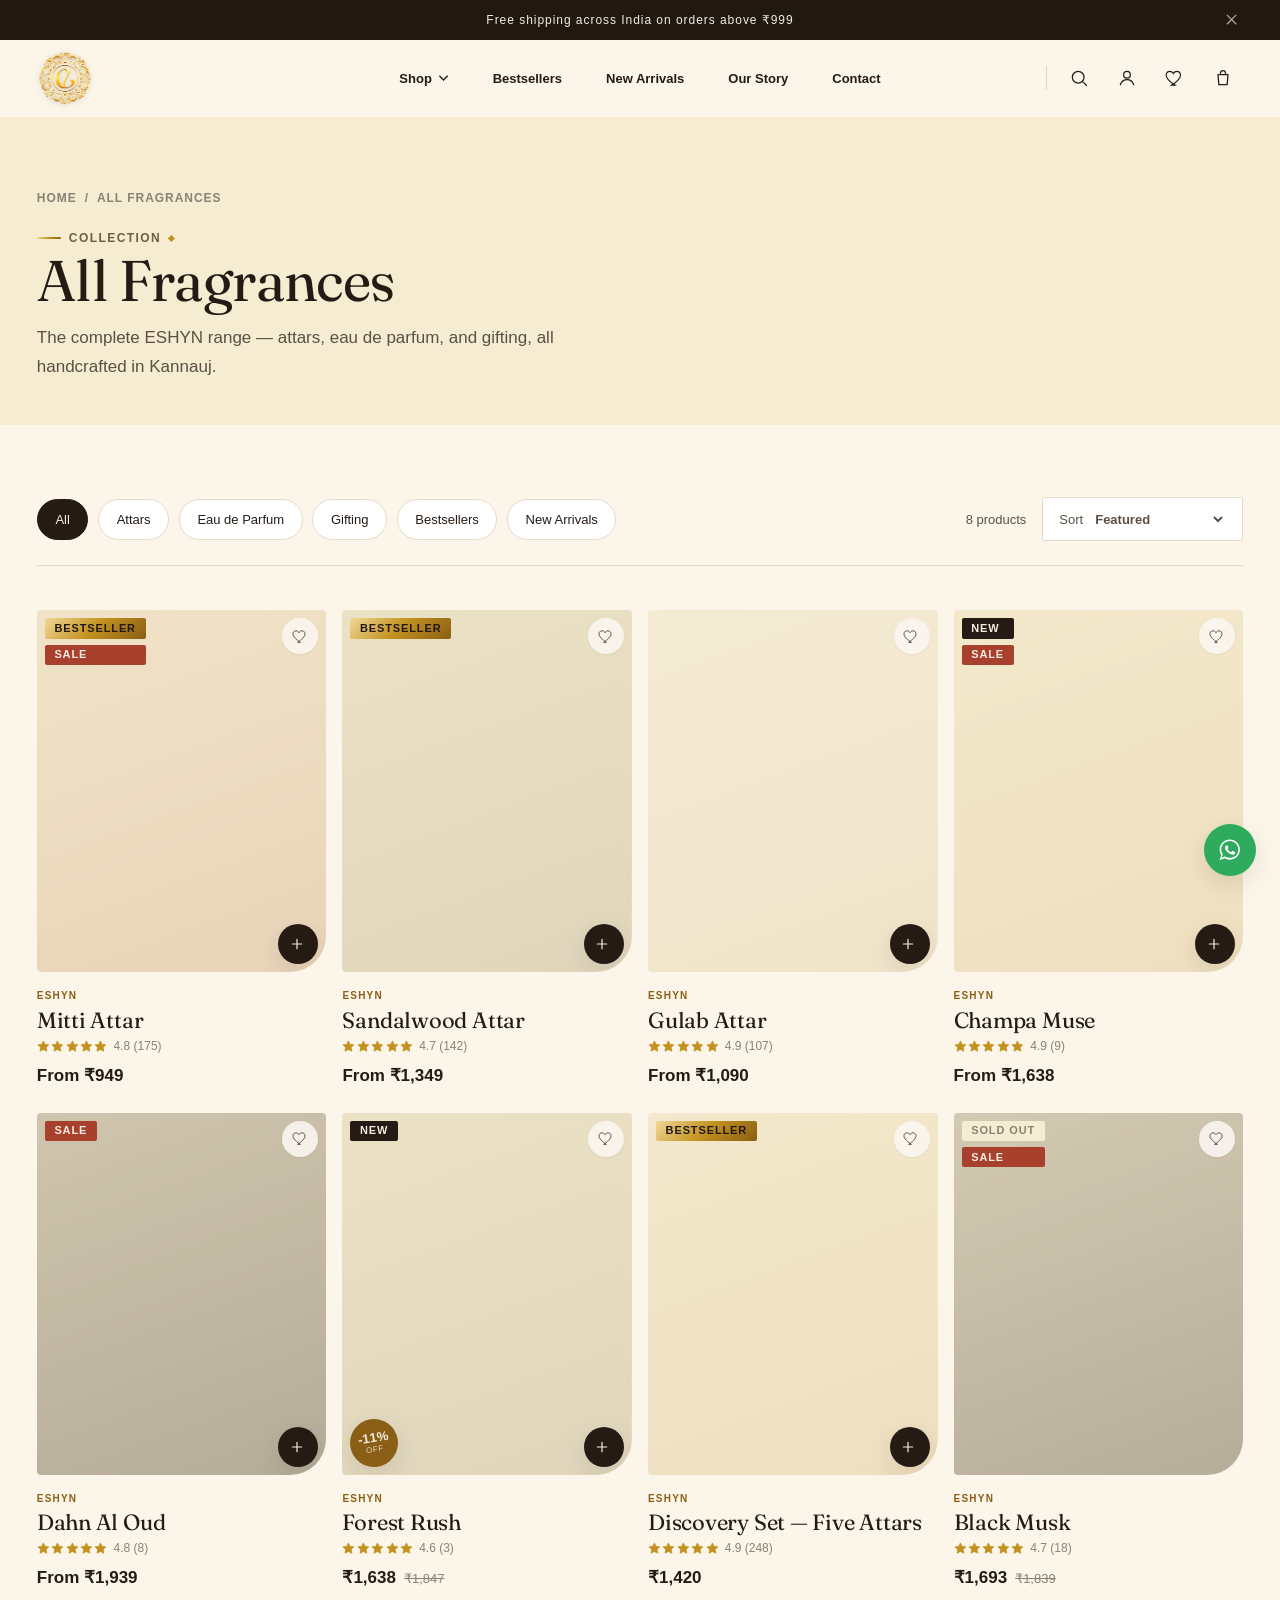
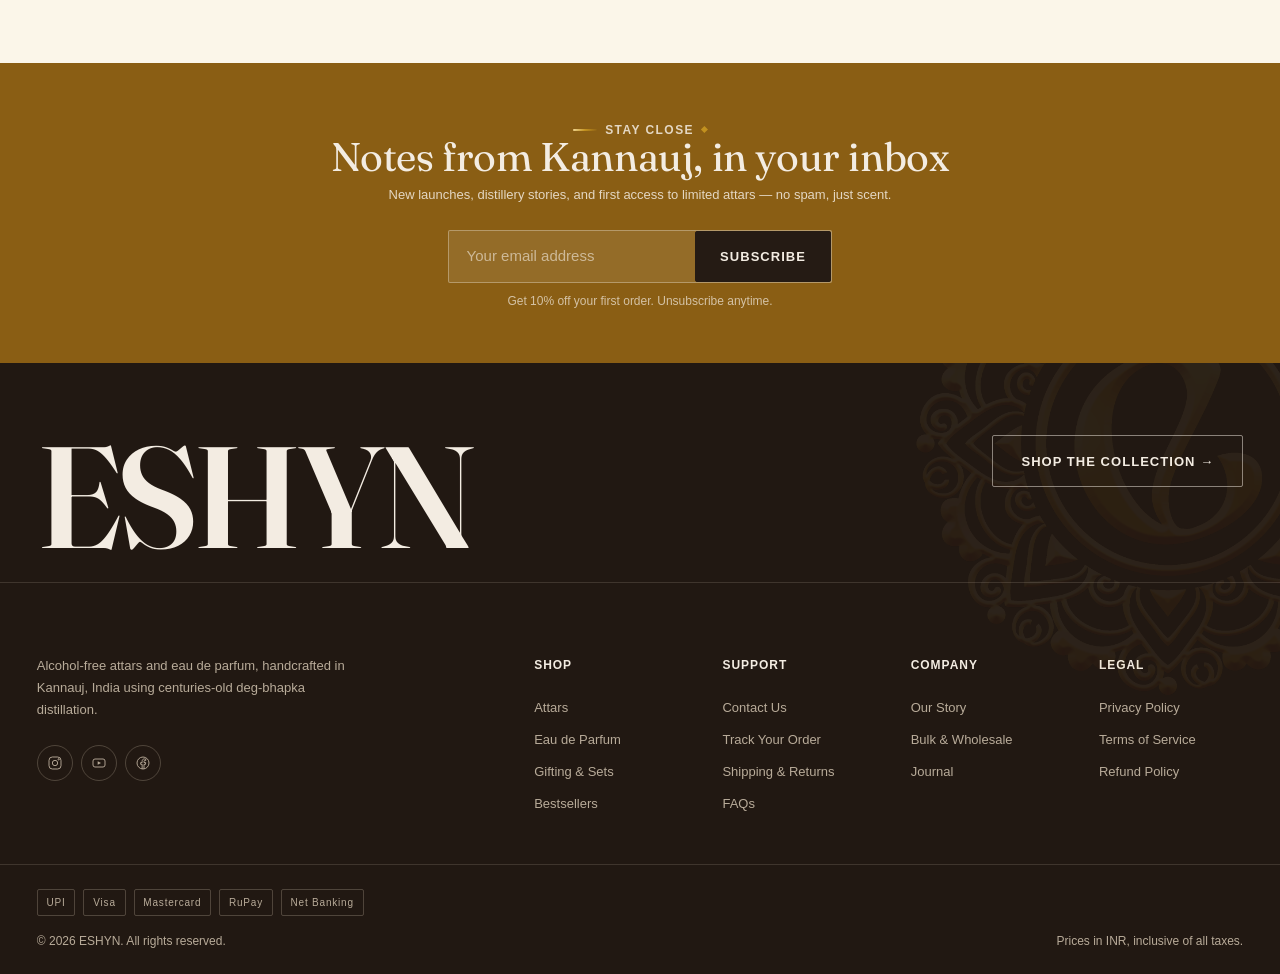
==== commit cb3d6304: "Rework typography system and strip decorative motion effects Typography: replaces the display/body p" ====
--- a/theme/collection.html
+++ b/theme/collection.html
@@ -17,11 +17,11 @@
 <link rel="apple-touch-icon" href="assets/images/LOGO.png">
 <meta name="theme-color" content="#211812">
 
-<link rel="preconnect" href="https://api.fontshare.com" crossorigin>
-<link rel="stylesheet" href="https://api.fontshare.com/v2/css?f[]=clash-display@400,500,600,700&f[]=general-sans@400,500,600,700&display=swap">
 <link rel="preconnect" href="https://fonts.googleapis.com">
 <link rel="preconnect" href="https://fonts.gstatic.com" crossorigin>
-<link rel="stylesheet" href="https://fonts.googleapis.com/css2?family=Cormorant+Garamond:ital,wght@0,500;0,600;1,500;1,600&display=swap">
+<link rel="preconnect" href="https://api.fontshare.com" crossorigin>
+<link rel="stylesheet" href="https://api.fontshare.com/v2/css?f[]=switzer@400,500,600,700&display=swap">
+<link rel="stylesheet" href="https://fonts.googleapis.com/css2?family=Fraunces:ital,opsz,wght@0,9..144,300..600;1,9..144,300..600&display=swap">
 
 <link rel="stylesheet" href="assets/css/variables.css">
 <link rel="stylesheet" href="assets/css/reset.css">
@@ -85,7 +85,7 @@
                   <a href="collection.html?handle=gifting">Gift Cards</a>
                   <a href="/pages/bulk-enquiry">For Bulk Enquiry</a>
                 </div>
-                <a class="mega-menu__feature" href="/products/mitti-attar">
+                <a class="mega-menu__feature" href="product.html?handle=mitti-attar">
                   <span class="mega-menu__feature-media"><div class="ph ph--terracotta" role="img" aria-label="Mitti Attar bottle"></div></span>
                   <span class="badge badge--bestseller">Bestseller</span>
                   <span class="mega-menu__feature-name">Mitti Attar</span>
@@ -201,7 +201,6 @@
 
   <!-- ---- Collection header ---- -->
   <section class="collection-hero">
-    <span class="section-numeral" style="top:-2rem; right:3%;" aria-hidden="true">Shop</span>
     <div class="container">
       <nav class="collection-hero__crumb" aria-label="Breadcrumb">
         <a href="/">Home</a>
--- a/theme/assets/css/variables.css
+++ b/theme/assets/css/variables.css
@@ -48,13 +48,21 @@
   --color-error: #a8402e;
   --color-sale: #a8402e;
 
-  /* ---- Typography ---- */
-  --font-display: 'Clash Display', -apple-system, BlinkMacSystemFont, 'Segoe UI', sans-serif;
-  --font-body: 'General Sans', -apple-system, BlinkMacSystemFont, 'Segoe UI', sans-serif;
-  /* Elegant serif echo of the logo's flourished script monogram — used
-     sparingly for brand moments (quotes, ornamental kickers), never for
-     body copy or UI text, so legibility never suffers. */
-  --font-accent: 'Cormorant Garamond', 'Times New Roman', serif;
+  /* ---- Typography ----
+     Editorial niche-fragrance system: Eiko (Fraunces stands in until
+     licensed Eiko files are supplied — same token, drop-in swap later)
+     carries every brand/display moment (headlines, fragrance names,
+     storytelling) with real artistic character rather than a generic
+     luxury serif. Söhne (Switzer stands in the same way) carries every
+     UI/functional moment (nav, body, prices, forms) with clean, precise
+     Swiss-grotesque structure. The two are never mixed within one text
+     element — that contrast is the hierarchy. */
+  --font-display: 'Fraunces', 'Times New Roman', serif;
+  --font-body: 'Switzer', -apple-system, BlinkMacSystemFont, 'Segoe UI', sans-serif;
+  /* Same family as --font-display, reserved for italic editorial emphasis
+     (pull-quotes, ornamental kickers, selected emphasis words) rather
+     than upright headings. */
+  --font-accent: 'Fraunces', 'Times New Roman', serif;
 
   --fs-xs: 0.75rem;
   --fs-sm: 0.8125rem;
@@ -62,10 +70,15 @@
   --fs-md: 1.0625rem;
   --fs-lg: 1.25rem;
   --fs-xl: 1.75rem;
-  --fs-2xl: clamp(2.25rem, 1.75rem + 2.2vw, 3.5rem);
-  --fs-3xl: clamp(2.6rem, 1.8rem + 3.4vw, 4.7rem);
-  --fs-4xl: clamp(3rem, 1.7rem + 6vw, 7.2rem);
+  /* Product names — 28–36px, scales between mobile and desktop. */
+  --fs-2xl: clamp(1.75rem, 1.46rem + 1.3vw, 2.25rem);
+  /* Section headings — 40–60px, i.e. within the 52–64 desktop range. */
+  --fs-3xl: clamp(2.5rem, 2.06rem + 1.9vw, 3.75rem);
+  /* Hero headlines — 44–88px. */
+  --fs-4xl: clamp(2.75rem, 1.78rem + 4.15vw, 5.5rem);
 
+  /* Tight, near-1 line-height for large Eiko/Fraunces headline type. */
+  --lh-display: 0.92;
   --lh-tight: 1.08;
   --lh-snug: 1.25;
   --lh-normal: 1.5;
@@ -73,8 +86,8 @@
 
   --ls-tight: -0.02em;
   --ls-normal: 0;
-  --ls-wide: 0.06em;
-  --ls-wider: 0.14em;
+  --ls-wide: 0.08em;
+  --ls-wider: 0.12em;
 
   /* ---- Spacing scale ---- */
   --space-xs: 0.25rem;
--- a/theme/assets/css/typography.css
+++ b/theme/assets/css/typography.css
@@ -1,7 +1,10 @@
 /* ==========================================================================
    ESHYN — Typography
-   Display: Clash Display (bold geometric grotesque, big personality)
-   Body:    General Sans (clean grotesque, wired for numerals/UI)
+   Display: Eiko / Fraunces stand-in (editorial serif with real artistic
+            character — headlines, fragrance names, brand storytelling;
+            weight 400 by default, italic reserved for selected emphasis)
+   Body:    Söhne / Switzer stand-in (nav, body copy, prices, forms,
+            metadata, buttons — clean, precise Swiss-grotesque structure)
    ========================================================================== */
 
 body {
@@ -11,34 +14,19 @@
   color: var(--color-text);
 }
 
-h1, h2, h3, h4,
-.h1, .h2, .h3, .h4 {
+h1, h2, h3,
+.h1, .h2, .h3 {
   font-family: var(--font-display);
-  font-weight: 600;
-  line-height: var(--lh-tight);
-  letter-spacing: -0.03em;
+  font-weight: 400;
+  line-height: var(--lh-display);
+  letter-spacing: -0.01em;
   color: var(--color-text);
 }
 
-h1, .h1 { font-size: var(--fs-4xl); letter-spacing: -0.04em; }
-h2, .h2 { font-size: var(--fs-3xl); letter-spacing: -0.035em; }
+h1, .h1 { font-size: var(--fs-4xl); }
+h2, .h2 { font-size: var(--fs-3xl); }
 h3, .h3 { font-size: var(--fs-2xl); }
-h4, .h4 { font-size: var(--fs-xl); font-family: var(--font-body); font-weight: 600; letter-spacing: var(--ls-normal); }
-
-/* Oversized watermark numerals used behind a few section headers */
-.section-numeral {
-  position: absolute;
-  font-family: var(--font-display);
-  font-weight: 600;
-  font-size: clamp(8rem, 6rem + 12vw, 20rem);
-  line-height: 1;
-  color: var(--color-accent);
-  opacity: 0.05;
-  pointer-events: none;
-  user-select: none;
-  z-index: -1;
-  letter-spacing: -0.05em;
-}
+h4, .h4 { font-family: var(--font-body); font-size: var(--fs-xl); font-weight: 600; letter-spacing: var(--ls-normal); color: var(--color-text); }
 
 .font-accent { font-family: var(--font-accent); font-style: italic; }
 
--- a/theme/assets/css/components.css
+++ b/theme/assets/css/components.css
@@ -49,30 +49,6 @@
   background: rgba(168, 85, 46, 0.08);
 }
 html.has-custom-cursor .cursor-dot.is-hovering { opacity: 0; }
-
-/* ---- Tilt (subtle 3D pointer-follow tilt for cards) ---- */
-[data-tilt] {
-  transform-style: preserve-3d;
-  transition: transform var(--duration-base) var(--ease-out);
-  will-change: transform;
-}
-
-/* ---- Shine sweep (diagonal light streak on hover) ---- */
-.shine {
-  position: relative;
-  overflow: hidden;
-}
-.shine::after {
-  content: '';
-  position: absolute;
-  top: -50%; left: -60%;
-  width: 40%; height: 200%;
-  background: linear-gradient(115deg, transparent 0%, rgba(255,255,255,0.28) 50%, transparent 100%);
-  transform: translateX(-40%) rotate(8deg);
-  transition: transform 0.7s var(--ease-out);
-  pointer-events: none;
-}
-.shine:hover::after { transform: translateX(280%) rotate(8deg); }
 
 /* ---- Containers ---- */
 .container {
@@ -276,7 +252,7 @@
 .product-card__media .product-card__img--hover {
   width: 100%; height: 100%;
   object-fit: cover;
-  transition: opacity var(--duration-slow) var(--ease-standard), transform 0.6s var(--ease-out);
+  transition: opacity var(--duration-slow) var(--ease-standard);
 }
 
 .product-card__media .product-card__img--hover {
@@ -286,11 +262,6 @@
 
 .product-card:hover .product-card__img--hover { opacity: 1; }
 .product-card:hover .product-card__img--base { opacity: 0; }
-
-@media (hover: hover) {
-  .product-card:hover .product-card__media .product-card__img--base,
-  .product-card:hover .product-card__media .product-card__img--hover { transform: scale(1.07); }
-}
 
 .product-card__badges {
   position: absolute;
@@ -337,7 +308,7 @@
   box-shadow: var(--shadow-md);
 }
 .product-card:hover .product-card__sticker { transform: rotate(0deg) scale(1.05); }
-.product-card__sticker strong { font-family: var(--font-display); font-size: 0.8125rem; font-weight: 700; line-height: 1; }
+.product-card__sticker strong { font-family: var(--font-body); font-size: 0.8125rem; font-weight: 700; line-height: 1; }
 .product-card__sticker span { font-size: 0.5rem; letter-spacing: var(--ls-wide); text-transform: uppercase; opacity: 0.85; }
 
 /* Floating quick-add — a small "+" affordance that's always visible (not
@@ -399,10 +370,10 @@
 
 .product-card__title {
   font-family: var(--font-display);
-  font-size: var(--fs-lg);
-  font-weight: 600;
-  letter-spacing: -0.02em;
-  line-height: 1.15;
+  font-size: 1.375rem;
+  font-weight: 400;
+  letter-spacing: -0.01em;
+  line-height: 1.1;
   color: var(--color-text);
   transition: color var(--duration-fast) var(--ease-standard);
 }
@@ -415,7 +386,7 @@
   gap: 0.5rem;
   margin-top: 0.2rem;
 }
-.product-card__price .price-current { font-family: var(--font-display); font-size: var(--fs-md); font-weight: 600; }
+.product-card__price .price-current { font-family: var(--font-body); font-size: var(--fs-md); font-weight: 600; }
 .product-card__price .price-compare { color: var(--color-text-muted); text-decoration: line-through; font-size: var(--fs-sm); }
 .product-card__price .price-discount { color: var(--color-sale); font-size: var(--fs-xs); font-weight: 600; }
 
--- a/theme/assets/css/sections.css
+++ b/theme/assets/css/sections.css
@@ -14,11 +14,11 @@
   align-items: flex-end;
   justify-content: space-between;
   gap: var(--space-lg);
-  margin-bottom: var(--space-xl);
+  margin-bottom: var(--space-2xl);
 }
 .section-head__text { max-width: 34rem; }
 .section-head__text--wide { max-width: 46rem; }
-.section-head h2 { margin-top: var(--space-sm); }
+.section-head h2 { margin-top: var(--space-md); }
 
 /* ---- Collection page ---- */
 .collection-hero {
@@ -70,6 +70,198 @@
   font-weight: 600;
 }
 .collection-toolbar__meta .filter-select select:focus { outline: none; }
+
+/* ---- Breadcrumb (shared with the collection page's own crumb style) ---- */
+.breadcrumb {
+  display: flex;
+  align-items: center;
+  gap: 0.5rem;
+  font-size: var(--fs-xs);
+  font-weight: 600;
+  letter-spacing: var(--ls-wide);
+  text-transform: uppercase;
+  color: var(--color-text-muted);
+  margin-bottom: var(--space-lg);
+}
+.breadcrumb a:hover { color: var(--color-primary); }
+
+/* ---- Product page ---- */
+/* minmax(0, 1fr), not a bare 1fr — see the identical fix on
+   .testimonial-spotlight. A bare 1fr track won't shrink below its
+   content's natural width, and the trust-strip row's nowrap items are
+   wide enough to blow the column out past the viewport on narrow phones. */
+.product-hero { display: grid; grid-template-columns: minmax(0, 1fr); gap: var(--space-xl); }
+.product-gallery__main { aspect-ratio: 4 / 5; border-radius: var(--radius-md); overflow: hidden; }
+.product-gallery__thumbs { display: flex; gap: 0.6rem; margin-top: var(--space-sm); }
+.product-gallery__thumb {
+  width: 4rem; height: 5rem;
+  border-radius: var(--radius-sm);
+  overflow: hidden;
+  border: 1px solid var(--color-border);
+  flex-shrink: 0;
+  cursor: pointer;
+  opacity: 0.6;
+  transition: opacity var(--duration-fast), border-color var(--duration-fast);
+}
+.product-gallery__thumb:hover { opacity: 0.85; }
+.product-gallery__thumb.is-active { opacity: 1; border-color: var(--color-text); }
+
+.product-info__category {
+  display: inline-flex; align-items: center; gap: 0.5rem;
+  font-size: var(--fs-xs); font-weight: 600; letter-spacing: var(--ls-wider); text-transform: uppercase;
+  color: var(--color-primary);
+}
+.product-info__category::before { content: ''; width: 1.1rem; height: 1px; background: var(--gradient-gold); }
+.product-info__vendor { display: block; margin-top: 0.5rem; font-size: var(--fs-xs); font-weight: 600; letter-spacing: var(--ls-wide); text-transform: uppercase; color: var(--color-text-muted); }
+.product-info h1 { margin-top: 0.3rem; font-size: var(--fs-2xl); }
+.product-info .rating { margin-top: var(--space-sm); }
+.product-info__badges { display: flex; gap: 0.4rem; margin-top: var(--space-sm); }
+
+/* Price reads as a distinct focal moment, not just another text line. */
+.product-info__price-block { margin-top: var(--space-lg); padding-top: var(--space-lg); border-top: 1px solid var(--color-border); }
+.product-info .price { font-family: var(--font-body); font-weight: 600; font-size: var(--fs-2xl); }
+.product-info .price .price-compare { font-size: var(--fs-md); margin-left: var(--space-sm); }
+.product-info__price-note { display: block; margin-top: 0.3rem; font-size: var(--fs-xs); letter-spacing: var(--ls-wide); text-transform: uppercase; color: var(--color-text-muted); }
+
+/* The short description reads as an intimate pull-quote rather than a
+   plain product blurb — echoes the accent serif used for testimonials
+   and the story section elsewhere on this page. */
+.product-info__desc {
+  margin-top: var(--space-lg);
+  padding-left: var(--space-md);
+  border-left: 2px solid var(--color-accent);
+  font-style: italic;
+  font-size: clamp(1.05rem, 0.95rem + 0.4vw, 1.3rem);
+  line-height: var(--lh-snug);
+  color: var(--color-text-secondary);
+}
+
+.product-info__options { margin-top: var(--space-xl); }
+/* flex-wrap + the Add to Cart button forced onto its own full-width line
+   (flex-basis:100%) — a plain flex:1 button can't shrink below its own
+   text's width ("ADD TO CART" at letter-spacing wide), which on narrow
+   phones pushed the wishlist button off the edge of the page entirely.
+   Wrapping is also what makes the button read as genuinely "large and
+   premium" rather than squeezed into a shared row; reverts to one row
+   once the info column is wide enough (see responsive.css). */
+.product-info__actions { display: flex; flex-wrap: wrap; gap: var(--space-md); align-items: center; margin-top: var(--space-xl); }
+.product-info__actions .qty-stepper { flex-shrink: 0; height: 3.5rem; border-radius: var(--radius-md); order: 1; }
+.product-info__actions .qty-stepper button { width: 3rem; font-size: 1.15rem; transition: background-color var(--duration-fast), color var(--duration-fast); }
+.product-info__actions .qty-stepper button:hover { background: var(--color-surface-alt); color: var(--color-primary); }
+.product-info__actions .qty-stepper input { width: 3rem; font-family: var(--font-body); font-weight: 600; font-size: var(--fs-lg); }
+.product-info__wishlist { order: 2; }
+.product-info__actions .btn {
+  flex: 1 1 100%;
+  min-width: 0;
+  order: 3;
+  height: 3.5rem;
+  border-radius: var(--radius-md);
+  font-size: var(--fs-md);
+  letter-spacing: var(--ls-wide);
+  box-shadow: var(--shadow-sm);
+  transition: transform var(--duration-fast) var(--ease-out), box-shadow var(--duration-base) var(--ease-standard), background-color var(--duration-base) var(--ease-standard), border-color var(--duration-base) var(--ease-standard);
+}
+.product-info__actions .btn:hover { box-shadow: var(--shadow-md); }
+.product-info__actions .btn:active { transform: translateY(1px); }
+/* Unlike .product-card__wishlist (absolutely positioned to float in a
+   card's corner), this sits inline in a flex row next to Add to Cart. */
+.product-info__wishlist {
+  width: 3.5rem; height: 3.5rem;
+  border-radius: var(--radius-md);
+  border: 1.5px solid var(--color-border);
+  flex-shrink: 0;
+  transition: border-color var(--duration-base) var(--ease-standard), transform var(--duration-fast) var(--ease-out);
+}
+.product-info__wishlist:hover { border-color: var(--color-primary); transform: translateY(-2px); }
+.product-info__wishlist svg { width: 1.15rem; height: 1.15rem; stroke: currentColor; fill: none; transition: fill var(--duration-fast), stroke var(--duration-fast); }
+.product-info__wishlist.is-active svg { fill: var(--color-primary); stroke: var(--color-primary); }
+.product-info .stock-message { margin-top: var(--space-md); font-size: var(--fs-sm); }
+/* A soft pulse on the in-stock dot only — reads as "live" without being
+   distracting, and never applies to the low/out states. */
+.product-info .stock-message--in::before { animation: stock-pulse 2.2s ease-in-out infinite; }
+@keyframes stock-pulse { 0%, 100% { opacity: 1; } 50% { opacity: 0.35; } }
+
+.product-accordions { max-width: 44rem; margin-top: var(--space-2xl); }
+
+.product-info__meta-row { display: flex; flex-direction: column; gap: 0.5rem; margin-top: var(--space-md); }
+.delivery-note { display: flex; align-items: center; gap: 0.5rem; font-size: var(--fs-xs); color: var(--color-text-muted); }
+.delivery-note svg { width: 1rem; height: 1rem; flex-shrink: 0; color: var(--color-text-muted); }
+
+/* A smaller heading variant for sections that don't need to compete with
+   the page's two or three true storytelling moments (Fragrance Journey,
+   the Story). Keeps "every section has a huge heading" from flattening
+   the hierarchy the brief specifically called out. */
+.section-head__text--compact h2 { font-size: var(--fs-xl); }
+
+/* ---- Why You'll Love It ----
+   A slim, borderless strip directly under the purchase area — icon +
+   label pairs separated by hairline dividers, not five bordered cards. */
+.loveit { padding-block: var(--space-lg); border-bottom: 1px solid var(--color-border); }
+.loveit__label { display: block; font-size: var(--fs-xs); font-weight: 600; letter-spacing: var(--ls-wide); text-transform: uppercase; color: var(--color-text-muted); margin-bottom: var(--space-md); }
+.feature-highlights { display: flex; flex-wrap: wrap; }
+.feature-highlights__card {
+  display: flex; align-items: center; gap: 0.55rem;
+  padding: 0.4rem var(--space-lg) 0.4rem 0;
+  margin-right: var(--space-lg);
+  border-right: 1px solid var(--color-border);
+}
+.feature-highlights__card:last-child { border-right: none; margin-right: 0; padding-right: 0; }
+.feature-highlights__icon { width: 1.35rem; height: 1.35rem; color: var(--color-primary); flex-shrink: 0; }
+.feature-highlights__label { font-size: var(--fs-xs); font-weight: 600; letter-spacing: var(--ls-wide); text-transform: uppercase; color: var(--color-text); white-space: nowrap; }
+
+/* ---- Fragrance facts stat row (Family / Longevity / Sillage) ---- */
+.scent-stat-row { display: grid; grid-template-columns: repeat(2, 1fr); gap: var(--space-lg); margin-top: var(--space-2xl); padding-top: var(--space-xl); border-top: 1px solid var(--color-border); max-width: 40rem; margin-inline: auto; }
+.scent-stat { text-align: center; }
+.scent-stat__label { display: block; font-size: var(--fs-xs); font-weight: 600; letter-spacing: var(--ls-wide); text-transform: uppercase; color: var(--color-text-muted); }
+.scent-stat__value { display: block; margin-top: 0.35rem; font-family: var(--font-display); font-size: var(--fs-md); }
+
+/* Left-aligned, single-row variant used inline in the purchase column
+   rather than as a centered full-width section. */
+.scent-stat-row--compact {
+  grid-template-columns: repeat(3, auto);
+  justify-content: start;
+  gap: var(--space-2xl);
+  margin-top: var(--space-lg);
+  padding-top: var(--space-lg);
+  max-width: none;
+  margin-inline: 0;
+}
+.scent-stat-row--compact .scent-stat { text-align: left; }
+.scent-stat-row--compact .scent-stat__value { font-size: var(--fs-sm); font-weight: 600; }
+
+/* ---- Reviews ---- */
+.review-summary { display: flex; align-items: center; gap: var(--space-md); flex-shrink: 0; }
+.review-summary strong { font-family: var(--font-display); font-size: var(--fs-2xl); color: var(--color-text); }
+.review-summary .rating__stars { color: var(--color-accent); }
+.product-reviews__grid { display: grid; grid-template-columns: 1fr; gap: var(--space-md); margin-top: var(--space-xl); }
+.review-card { padding: var(--space-lg); border: 1px solid var(--color-border); border-radius: var(--radius-md); background: var(--color-surface); }
+.review-card .rating__stars { color: var(--color-accent); }
+.review-card p { margin-top: var(--space-md); font-family: var(--font-display); font-size: var(--fs-md); line-height: var(--lh-snug); }
+.review-card__meta { margin-top: var(--space-lg); display: flex; align-items: center; gap: 0.4rem; font-size: var(--fs-xs); color: var(--color-text-muted); }
+.review-card__meta svg { width: 0.75rem; height: 0.75rem; color: var(--color-success); }
+
+/* ---- Sticky purchase bar ----
+   Hidden by default; product-page.js toggles .is-visible once the hero's
+   own Add to Cart row scrolls out of view, so the purchase action is
+   always reachable without floating over the hero itself. */
+.sticky-bar {
+  position: fixed;
+  left: 0; right: 0; bottom: 0;
+  z-index: var(--z-header);
+  background: var(--color-surface);
+  border-top: 1px solid var(--color-border);
+  box-shadow: 0 -8px 24px rgba(37, 27, 20, 0.08);
+  transform: translateY(100%);
+  transition: transform var(--duration-base) var(--ease-out);
+}
+.sticky-bar.is-visible { transform: translateY(0); }
+.sticky-bar__row { display: flex; align-items: center; justify-content: space-between; gap: var(--space-md); padding-block: var(--space-sm); }
+.sticky-bar__product { display: flex; align-items: center; gap: var(--space-sm); min-width: 0; }
+.sticky-bar__thumb { width: 2.75rem; height: 2.75rem; border-radius: var(--radius-sm); overflow: hidden; flex-shrink: 0; }
+.sticky-bar__id { display: flex; flex-direction: column; min-width: 0; }
+.sticky-bar__name { font-size: var(--fs-sm); font-weight: 600; overflow: hidden; text-overflow: ellipsis; white-space: nowrap; }
+.sticky-bar__price { font-family: var(--font-body); font-weight: 600; font-size: var(--fs-sm); color: var(--color-primary); }
+.sticky-bar__cta { flex-shrink: 0; height: 2.75rem; padding-inline: var(--space-lg); font-size: var(--fs-sm); }
 
 /* ---- Announcement bar ---- */
 .announcement-bar {
@@ -262,9 +454,9 @@
 .mega-menu__feature-media { position: relative; aspect-ratio: 4/3; display: block; }
 .mega-menu__feature-media .ph { width: 100%; height: 100%; }
 .mega-menu__feature .badge { position: absolute; top: var(--space-sm); left: var(--space-sm); }
-.mega-menu__feature-name { font-family: var(--font-display); font-size: var(--fs-md); font-weight: 600; padding: var(--space-sm) var(--space-sm) 0; }
+.mega-menu__feature-name { font-family: var(--font-display); font-size: var(--fs-md); font-weight: 500; padding: var(--space-sm) var(--space-sm) 0; }
 .mega-menu__feature-price { padding: 0.15rem var(--space-sm) var(--space-sm); display: flex; gap: 0.5rem; align-items: baseline; }
-.mega-menu__feature-price .price-current { font-family: var(--font-display); font-weight: 600; }
+.mega-menu__feature-price .price-current { font-family: var(--font-body); font-weight: 600; }
 .mega-menu__feature-price .price-compare { color: var(--color-text-muted); text-decoration: line-through; font-size: var(--fs-xs); }
 
 /* ---- Mobile nav drawer ---- */
@@ -328,7 +520,7 @@
 .search-overlay.is-open { opacity: 1; visibility: visible; }
 .search-overlay__head { border-bottom: 1px solid var(--color-border); padding-block: var(--space-md); }
 .search-overlay__form { display: flex; align-items: center; gap: var(--space-md); }
-.search-overlay__form input { flex: 1; border: none; background: transparent; font-family: var(--font-display); font-size: var(--fs-2xl); }
+.search-overlay__form input { flex: 1; border: none; background: transparent; font-family: var(--font-body); font-weight: 500; font-size: var(--fs-2xl); }
 .search-overlay__form input:focus { outline: none; }
 .search-overlay__body { padding-block: var(--space-xl); }
 .search-overlay__section-title { font-size: var(--fs-xs); font-weight: 700; letter-spacing: var(--ls-wide); text-transform: uppercase; color: var(--color-text-muted); margin-bottom: var(--space-md); }
@@ -365,13 +557,19 @@
 }
 .hero__content { position: relative; z-index: 1; padding-bottom: var(--space-3xl); max-width: 54rem; }
 .hero__content .eyebrow { color: var(--color-text-on-dark-muted); }
-.hero h1 { color: var(--color-text-on-dark); margin-top: var(--space-md); }
+/* Deliberate gap between the small tracked eyebrow and the huge display
+   line beneath it — the negative space itself is part of the hierarchy,
+   not just the size jump. */
+.hero h1 { color: var(--color-text-on-dark); margin-top: var(--space-lg); }
 [data-word-cycle] {
   transition: opacity 0.26s var(--ease-standard), transform 0.26s var(--ease-standard), filter 0.26s var(--ease-standard);
 }
 [data-word-cycle].is-swapping { opacity: 0; transform: translateY(0.2em); filter: blur(4px); }
-.hero__cycle { color: var(--color-accent); }
-.hero__lede { color: var(--color-text-on-dark-muted); margin-top: var(--space-lg); max-width: 28rem; font-size: var(--fs-md); line-height: var(--lh-relaxed); }
+/* The second line breaks from the first in both color and posture —
+   italic, not just tinted gold — so the two lines read as a deliberate
+   editorial pairing rather than one uniform headline. */
+.hero__cycle { color: var(--color-accent); font-style: italic; }
+.hero__lede { color: var(--color-text-on-dark-muted); margin-top: var(--space-xl); max-width: 28rem; font-size: var(--fs-md); line-height: var(--lh-relaxed); }
 .hero__cta { display: flex; gap: var(--space-md); margin-top: var(--space-xl); flex-wrap: wrap; }
 
 /*
@@ -488,13 +686,7 @@
 }
 .process__panel--cta { background: var(--color-primary); border-color: var(--color-primary); justify-content: center; align-items: flex-start; gap: var(--space-sm); }
 .process__panel--cta .btn { margin-top: var(--space-md); }
-.process__num {
-  font-family: var(--font-display);
-  font-size: var(--fs-xl);
-  color: var(--color-text-on-dark-muted);
-  margin-bottom: auto;
-}
-.process__panel h3 { color: var(--color-text-on-dark); font-size: var(--fs-2xl); margin-top: var(--space-lg); }
+.process__panel h3 { color: var(--color-text-on-dark); font-size: var(--fs-2xl); }
 .process__panel p { color: var(--color-text-on-dark-muted); font-size: var(--fs-sm); margin-top: var(--space-sm); }
 
 /* ---- Trust strip ---- */
@@ -537,8 +729,7 @@
   aspect-ratio: 5 / 4;
 }
 
-.discovery-card img, .discovery-card .ph { width: 100%; height: 100%; object-fit: cover; transition: transform var(--duration-slow) var(--ease-standard); }
-.discovery-card:hover img, .discovery-card:hover .ph { transform: scale(1.04); }
+.discovery-card img, .discovery-card .ph { width: 100%; height: 100%; object-fit: cover; }
 .discovery-card::after { content: ''; position: absolute; inset: 0; background: linear-gradient(180deg, rgba(33,24,18,0) 40%, rgba(33,24,18,0.6) 100%); }
 .discovery-card__text { position: absolute; left: var(--space-lg); bottom: var(--space-lg); right: var(--space-lg); z-index: 1; }
 .discovery-card__text .eyebrow { color: var(--color-text-on-dark-muted); }
@@ -662,12 +853,6 @@
   transition: background-color var(--duration-base) var(--ease-standard), padding-left var(--duration-base) var(--ease-standard);
 }
 .statement__fact:hover { background: var(--color-surface); padding-left: calc(var(--space-lg) + 0.4rem); }
-.statement__fact-index {
-  font-family: var(--font-display);
-  font-size: var(--fs-lg);
-  color: var(--color-primary);
-  flex-shrink: 0;
-}
 .statement__fact-label {
   font-size: var(--fs-xs);
   font-weight: 600;
@@ -742,19 +927,6 @@
 .scent-card--heart { --tint: var(--color-primary); }
 .scent-card--base { --tint: var(--color-secondary); }
 .scent-card:hover, .scent-card.is-active { transform: translateY(-0.4rem); border-color: var(--tint); box-shadow: var(--shadow-md); }
-.scent-card__index {
-  position: absolute;
-  top: -1rem;
-  right: -0.25rem;
-  font-family: var(--font-display);
-  font-size: clamp(4.5rem, 3.5rem + 4vw, 7rem);
-  line-height: 1;
-  color: var(--tint);
-  opacity: 0.1;
-  transition: opacity var(--duration-base);
-  pointer-events: none;
-}
-.scent-card:hover .scent-card__index, .scent-card.is-active .scent-card__index { opacity: 0.18; }
 .scent-card__label { position: relative; display: block; font-size: var(--fs-xs); letter-spacing: var(--ls-wide); text-transform: uppercase; color: var(--tint); font-weight: 600; }
 .scent-card__name { position: relative; font-family: var(--font-display); font-size: var(--fs-xl); margin-top: 0.4rem; }
 .scent-card__desc { position: relative; font-size: var(--fs-sm); color: var(--color-text-secondary); margin-top: var(--space-sm); max-width: 26rem; }
@@ -791,14 +963,13 @@
 .values { background: var(--color-surface-alt); }
 .values__layout { display: grid; gap: var(--space-xl); }
 .values__intro { position: relative; }
-.values__intro .section-numeral { top: -1.5rem; left: -0.5rem; }
 .values__intro h2 { margin-top: var(--space-md); font-size: clamp(2.5rem, 2rem + 2.5vw, 4rem); overflow-wrap: break-word; }
 .values__intro .lede { margin-top: var(--space-md); }
 .values-list { border-top: 1px solid var(--color-border); }
 .values-list__item {
   position: relative;
   display: grid;
-  grid-template-columns: auto 1fr;
+  grid-template-columns: 1fr;
   align-items: baseline;
   gap: var(--space-md) var(--space-lg);
   padding-block: var(--space-lg);
@@ -807,15 +978,6 @@
 }
 .values-list:hover .values-list__item:not(:hover),
 .values-list.has-active .values-list__item:not(.is-active):not(:hover) { opacity: 0.4; }
-.values-list__index {
-  font-family: var(--font-display);
-  font-size: var(--fs-lg);
-  font-weight: 600;
-  color: var(--color-text-muted);
-  transition: color var(--duration-base) var(--ease-standard);
-}
-.values-list__item:hover .values-list__index,
-.values-list__item.is-active .values-list__index { color: var(--color-primary); }
 .values-list__title {
   font-size: var(--fs-2xl);
   transition: transform var(--duration-base) var(--ease-out);
@@ -824,7 +986,7 @@
 .values-list__item:hover .values-list__title,
 .values-list__item.is-active .values-list__title { transform: translateX(0.4rem); }
 .values-list__desc {
-  grid-column: 2;
+  grid-column: 1;
   max-width: 30rem;
   color: var(--color-text-secondary);
   font-size: var(--fs-sm);
@@ -962,8 +1124,7 @@
 }
 .ugc-grid a { position: relative; aspect-ratio: 1; border-radius: var(--radius-sm); overflow: hidden; }
 .ugc-grid__feature { grid-column: span 2; aspect-ratio: 16 / 9; }
-.ugc-grid img, .ugc-grid .ph { width: 100%; height: 100%; object-fit: cover; transition: transform var(--duration-base) var(--ease-standard); }
-.ugc-grid a:hover img, .ugc-grid a:hover .ph { transform: scale(1.05); }
+.ugc-grid img, .ugc-grid .ph { width: 100%; height: 100%; object-fit: cover; }
 
 /* ---- Newsletter ---- (compact by design — this is a footer-adjacent
    capture moment, not a full editorial section, so it shouldn't compete
--- a/theme/assets/css/responsive.css
+++ b/theme/assets/css/responsive.css
@@ -31,12 +31,18 @@
   .hero { min-height: 88vh; }
   .footer__legal { flex-direction: row; }
   .cart-drawer { width: min(26rem, 60vw); }
+  .product-hero { grid-template-columns: minmax(0, 1fr) minmax(0, 1fr); gap: var(--space-3xl); align-items: start; }
+  .product-reviews__grid { grid-template-columns: repeat(2, 1fr); }
 }
 
 /* ---- ≥1024px : desktop ---- */
 @media (min-width: 64rem) {
   .main-nav { display: block; }
   .mobile-nav-toggle, .mobile-nav, .mobile-nav__backdrop { display: none; }
+  /* The info column is wide enough here (product-hero is 2-col from
+     48rem, but the column itself stays narrow until this breakpoint) for
+     Add to Cart to share a row with qty + wishlist again. */
+  .product-info__actions .btn { flex: 1 1 auto; }
 
   .site-header__row { grid-template-columns: auto 1fr auto; gap: var(--space-lg); }
   .site-header__search,
@@ -77,8 +83,8 @@
   .product-rail .product-card { min-width: 0; max-width: none; }
   .section-head__nav { display: none; }
 
-  .values-list__item { grid-template-columns: 5rem 1fr auto; align-items: center; column-gap: var(--space-xl); }
-  .values-list__desc { grid-column: 3; grid-row: 1; max-width: 22rem; text-align: right; margin-top: 0 !important; }
+  .values-list__item { grid-template-columns: 1fr auto; align-items: center; column-gap: var(--space-xl); }
+  .values-list__desc { grid-column: 2; grid-row: 1; max-width: 22rem; text-align: right; margin-top: 0 !important; }
 
   .section-head { align-items: flex-end; }
 
